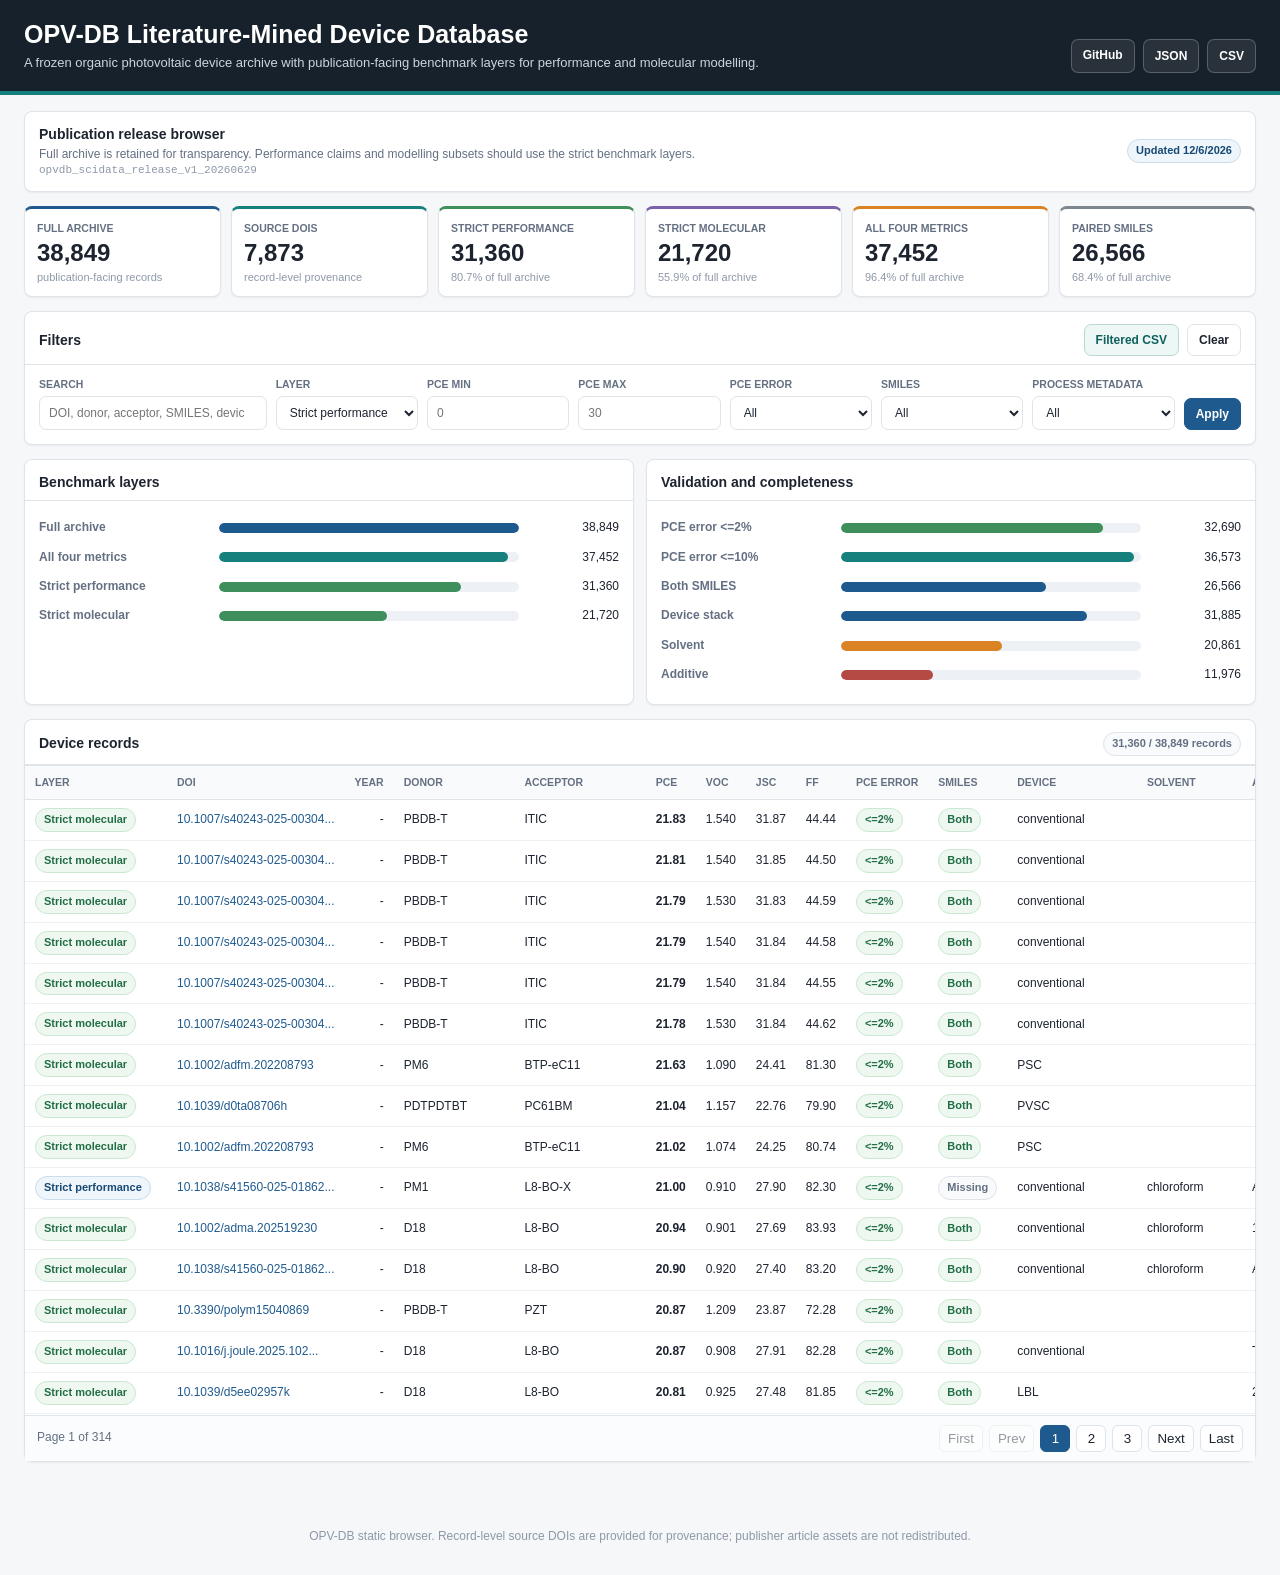
==== docs/index.html @ 2bfbba45 "Sync website data with Scientific Data release" ====
<!DOCTYPE html>
<html lang="en">
<head>
  <meta charset="UTF-8">
  <meta name="viewport" content="width=device-width, initial-scale=1.0">
  <title>OPV-DB Literature-Mined Device Database</title>
  <style>
    :root {
      --page: #f6f7f9;
      --panel: #ffffff;
      --panel-2: #f9fafb;
      --border: #dfe3ea;
      --text: #1d2430;
      --muted: #647082;
      --soft: #8d98a8;
      --blue: #1f5a8f;
      --teal: #16807c;
      --green: #3f8f5c;
      --amber: #d98324;
      --red: #b44a43;
      --purple: #7a61a8;
      --gray: #7e8790;
      --shadow: 0 1px 2px rgba(18, 27, 38, 0.06);
      --radius: 8px;
    }

    * { box-sizing: border-box; }
    body {
      margin: 0;
      background: var(--page);
      color: var(--text);
      font-family: -apple-system, BlinkMacSystemFont, "Segoe UI", Roboto, "Helvetica Neue", Arial, sans-serif;
      font-size: 14px;
      line-height: 1.45;
    }
    a { color: var(--blue); text-decoration: none; }
    a:hover { text-decoration: underline; }

    .site-header {
      background: #17212b;
      color: #fff;
      border-bottom: 4px solid var(--teal);
    }
    .header-inner {
      max-width: 1480px;
      margin: 0 auto;
      padding: 20px 24px 18px;
      display: grid;
      grid-template-columns: minmax(0, 1fr) auto;
      gap: 18px;
      align-items: end;
    }
    h1 {
      margin: 0 0 5px;
      font-size: 25px;
      line-height: 1.15;
      letter-spacing: 0;
      font-weight: 750;
    }
    .subtitle {
      margin: 0;
      color: #cbd5e1;
      max-width: 900px;
      font-size: 13px;
    }
    .header-actions {
      display: flex;
      gap: 8px;
      flex-wrap: wrap;
      justify-content: flex-end;
    }
    .btn {
      border: 1px solid var(--border);
      background: var(--panel);
      color: var(--text);
      border-radius: 7px;
      padding: 7px 11px;
      font-size: 12px;
      font-weight: 650;
      cursor: pointer;
      display: inline-flex;
      align-items: center;
      gap: 6px;
      min-height: 32px;
    }
    .btn:hover { background: #edf2f7; text-decoration: none; }
    .site-header .btn {
      border-color: rgba(255,255,255,0.22);
      background: rgba(255,255,255,0.08);
      color: #fff;
    }
    .site-header .btn:hover { background: rgba(255,255,255,0.16); }
    .btn-primary { background: var(--blue); border-color: var(--blue); color: #fff; }
    .btn-primary:hover { background: #174974; }
    .btn-secondary { background: #edf7f5; border-color: #b9d8d2; color: #0f615d; }
    .btn-secondary:hover { background: #dff0ed; }

    .wrap { max-width: 1480px; margin: 0 auto; padding: 16px 24px 34px; }

    .release-strip {
      background: var(--panel);
      border: 1px solid var(--border);
      border-radius: var(--radius);
      box-shadow: var(--shadow);
      padding: 12px 14px;
      display: grid;
      grid-template-columns: minmax(0, 1fr) auto;
      gap: 14px;
      align-items: center;
      margin-bottom: 14px;
    }
    .release-title { font-weight: 750; color: var(--text); margin-bottom: 2px; }
    .release-note { color: var(--muted); font-size: 12px; }
    .release-id {
      color: var(--soft);
      font-family: ui-monospace, SFMono-Regular, Menlo, Consolas, monospace;
      font-size: 11px;
      overflow-wrap: anywhere;
    }
    .pill {
      display: inline-flex;
      align-items: center;
      border: 1px solid var(--border);
      background: #f8fafc;
      border-radius: 999px;
      padding: 3px 8px;
      color: var(--muted);
      font-size: 11px;
      font-weight: 650;
      white-space: nowrap;
    }
    .pill.green { color: #216d45; background: #eef8f0; border-color: #cae8d1; }
    .pill.blue { color: #174974; background: #eef5fb; border-color: #cbddec; }
    .pill.amber { color: #8a4e10; background: #fff6e9; border-color: #f0d2a8; }
    .pill.red { color: #8f322e; background: #fff0ee; border-color: #edc7c3; }
    .pill.purple { color: #5e4b88; background: #f4f0fb; border-color: #ded4ef; }

    .stats-grid {
      display: grid;
      grid-template-columns: repeat(6, minmax(0, 1fr));
      gap: 10px;
      margin-bottom: 14px;
    }
    .stat {
      background: var(--panel);
      border: 1px solid var(--border);
      border-radius: var(--radius);
      box-shadow: var(--shadow);
      padding: 12px 12px 10px;
      min-width: 0;
      border-top: 3px solid var(--blue);
    }
    .stat.teal { border-top-color: var(--teal); }
    .stat.green { border-top-color: var(--green); }
    .stat.amber { border-top-color: var(--amber); }
    .stat.purple { border-top-color: var(--purple); }
    .stat.gray { border-top-color: var(--gray); }
    .stat .label {
      color: var(--muted);
      text-transform: uppercase;
      font-size: 10.5px;
      font-weight: 750;
      letter-spacing: 0;
      margin-bottom: 4px;
    }
    .stat .value {
      font-size: 24px;
      line-height: 1.1;
      font-weight: 760;
      font-variant-numeric: tabular-nums;
    }
    .stat .sub { color: var(--soft); font-size: 11px; margin-top: 3px; min-height: 14px; }

    .panel {
      background: var(--panel);
      border: 1px solid var(--border);
      border-radius: var(--radius);
      box-shadow: var(--shadow);
      margin-bottom: 14px;
    }
    .panel-header {
      padding: 12px 14px 8px;
      border-bottom: 1px solid var(--border);
      display: flex;
      align-items: center;
      justify-content: space-between;
      gap: 12px;
    }
    .panel-title { margin: 0; font-size: 14px; font-weight: 760; }
    .panel-body { padding: 12px 14px 14px; }

    .toolbar {
      display: grid;
      grid-template-columns: 1.6fr repeat(6, minmax(110px, 1fr)) auto;
      gap: 9px;
      align-items: end;
    }
    .field { display: flex; flex-direction: column; gap: 4px; }
    .field label {
      color: var(--muted);
      font-size: 10.5px;
      text-transform: uppercase;
      font-weight: 760;
      letter-spacing: 0;
    }
    input, select {
      width: 100%;
      border: 1px solid var(--border);
      border-radius: 7px;
      background: #fff;
      color: var(--text);
      min-height: 34px;
      padding: 7px 9px;
      font-size: 12px;
      outline: none;
    }
    input:focus, select:focus { border-color: var(--blue); box-shadow: 0 0 0 2px rgba(31, 90, 143, 0.12); }

    .summary-grid {
      display: grid;
      grid-template-columns: 1fr 1fr;
      gap: 12px;
    }
    .bar-row {
      display: grid;
      grid-template-columns: 170px minmax(120px, 1fr) 90px;
      gap: 10px;
      align-items: center;
      padding: 6px 0;
    }
    .bar-label { font-size: 12px; color: var(--muted); font-weight: 650; }
    .bar-track {
      height: 10px;
      border-radius: 999px;
      background: #edf1f5;
      overflow: hidden;
    }
    .bar-fill {
      height: 100%;
      border-radius: inherit;
      background: var(--blue);
      width: 0;
    }
    .bar-fill.teal { background: var(--teal); }
    .bar-fill.green { background: var(--green); }
    .bar-fill.amber { background: var(--amber); }
    .bar-fill.red { background: var(--red); }
    .bar-value {
      font-size: 12px;
      color: var(--text);
      text-align: right;
      font-variant-numeric: tabular-nums;
    }

    .table-wrap {
      overflow: auto;
      max-height: calc(100vh - 250px);
      border-top: 1px solid var(--border);
    }
    table {
      width: 100%;
      border-collapse: collapse;
      font-size: 12px;
      white-space: nowrap;
    }
    th {
      position: sticky;
      top: 0;
      z-index: 2;
      text-align: left;
      background: #f9fafb;
      color: var(--muted);
      border-bottom: 1px solid var(--border);
      padding: 9px 10px;
      font-size: 10.5px;
      text-transform: uppercase;
      font-weight: 780;
      cursor: pointer;
    }
    th:hover { color: var(--blue); }
    td {
      border-bottom: 1px solid #edf0f4;
      padding: 8px 10px;
      vertical-align: middle;
      max-width: 220px;
      overflow: hidden;
      text-overflow: ellipsis;
    }
    tr:hover td { background: #f7fafc; }
    td.num { text-align: right; font-variant-numeric: tabular-nums; }
    .layer-cell { min-width: 142px; }
    .doi-cell { max-width: 210px; }
    .status-line {
      display: flex;
      align-items: center;
      justify-content: space-between;
      gap: 12px;
      color: var(--muted);
      font-size: 12px;
      padding: 9px 12px;
      border-top: 1px solid var(--border);
      background: #fbfcfd;
    }
    .pagination { display: flex; gap: 6px; align-items: center; }
    .pagination button {
      min-width: 30px;
      border: 1px solid var(--border);
      background: #fff;
      color: var(--text);
      border-radius: 6px;
      padding: 5px 8px;
      cursor: pointer;
    }
    .pagination button:disabled { opacity: 0.45; cursor: default; }
    .pagination button.active { background: var(--blue); color: #fff; border-color: var(--blue); }

    .modal-overlay {
      display: none;
      position: fixed;
      inset: 0;
      z-index: 20;
      background: rgba(17, 24, 39, 0.48);
      align-items: center;
      justify-content: center;
      padding: 18px;
    }
    .modal-overlay.show { display: flex; }
    .modal {
      width: min(980px, 96vw);
      max-height: 88vh;
      overflow: auto;
      background: var(--panel);
      border-radius: var(--radius);
      box-shadow: 0 18px 46px rgba(17, 24, 39, 0.24);
      border: 1px solid var(--border);
    }
    .modal-header {
      position: sticky;
      top: 0;
      z-index: 3;
      background: var(--panel);
      border-bottom: 1px solid var(--border);
      padding: 13px 16px;
      display: flex;
      align-items: center;
      justify-content: space-between;
      gap: 12px;
    }
    .modal-title { margin: 0; font-size: 15px; font-weight: 760; }
    .modal-body { padding: 14px 16px 18px; }
    .detail-grid {
      display: grid;
      grid-template-columns: repeat(3, minmax(0, 1fr));
      gap: 10px;
    }
    .detail-card {
      border: 1px solid var(--border);
      border-radius: 7px;
      background: #fbfcfd;
      padding: 9px 10px;
      min-width: 0;
    }
    .detail-card.wide { grid-column: 1 / -1; }
    .detail-label {
      color: var(--muted);
      font-size: 10px;
      text-transform: uppercase;
      font-weight: 780;
      margin-bottom: 3px;
    }
    .detail-value {
      font-size: 12.5px;
      overflow-wrap: anywhere;
    }

    .loading {
      color: var(--muted);
      padding: 26px 0;
      text-align: center;
    }
    .error { color: var(--red); font-weight: 650; }
    .footer {
      color: var(--soft);
      font-size: 12px;
      text-align: center;
      padding: 18px 24px 30px;
    }

    @media (max-width: 1180px) {
      .stats-grid { grid-template-columns: repeat(3, minmax(0, 1fr)); }
      .toolbar { grid-template-columns: repeat(3, minmax(0, 1fr)); }
      .toolbar .field:first-child { grid-column: 1 / -1; }
      .summary-grid { grid-template-columns: 1fr; }
    }
    @media (max-width: 720px) {
      .header-inner, .release-strip { grid-template-columns: 1fr; }
      .header-actions { justify-content: flex-start; }
      .stats-grid { grid-template-columns: repeat(2, minmax(0, 1fr)); }
      .toolbar { grid-template-columns: 1fr 1fr; }
      .detail-grid { grid-template-columns: 1fr; }
      .bar-row { grid-template-columns: 130px minmax(70px, 1fr) 72px; }
    }
  </style>
</head>
<body>
  <header class="site-header">
    <div class="header-inner">
      <div>
        <h1>OPV-DB Literature-Mined Device Database</h1>
        <p class="subtitle">A frozen organic photovoltaic device archive with publication-facing benchmark layers for performance and molecular modelling.</p>
      </div>
      <div class="header-actions">
        <a class="btn" href="https://github.com/sunyrain/OPV2D" target="_blank" rel="noopener">GitHub</a>
        <button class="btn" id="downloadJsonBtn" type="button">JSON</button>
        <button class="btn" id="downloadCsvBtn" type="button">CSV</button>
      </div>
    </div>
  </header>

  <main class="wrap">
    <section class="release-strip">
      <div>
        <div class="release-title">Publication release browser</div>
        <div class="release-note">Full archive is retained for transparency. Performance claims and modelling subsets should use the strict benchmark layers.</div>
        <div class="release-id" id="releaseId">Loading release...</div>
      </div>
      <div><span class="pill blue" id="updatedPill">Static JSON</span></div>
    </section>

    <div class="loading" id="loadingPanel">Loading OPV-DB records...</div>
    <div id="app" style="display:none">
      <section class="stats-grid" id="statsGrid"></section>

      <section class="panel">
        <div class="panel-header">
          <h2 class="panel-title">Filters</h2>
          <div class="header-actions">
            <button class="btn btn-secondary" id="exportFilteredCsvBtn" type="button">Filtered CSV</button>
            <button class="btn" id="clearBtn" type="button">Clear</button>
          </div>
        </div>
        <div class="panel-body">
          <div class="toolbar">
            <div class="field">
              <label for="searchInput">Search</label>
              <input id="searchInput" type="search" placeholder="DOI, donor, acceptor, SMILES, device stack">
            </div>
            <div class="field">
              <label for="layerFilter">Layer</label>
              <select id="layerFilter">
                <option value="">All records</option>
                <option value="strict_performance_benchmark" selected>Strict performance</option>
                <option value="strict_molecular_benchmark">Strict molecular</option>
                <option value="full_archive_only">Full archive only</option>
              </select>
            </div>
            <div class="field">
              <label for="pceMin">PCE min</label>
              <input id="pceMin" type="number" min="0" step="0.1" placeholder="0">
            </div>
            <div class="field">
              <label for="pceMax">PCE max</label>
              <input id="pceMax" type="number" min="0" step="0.1" placeholder="30">
            </div>
            <div class="field">
              <label for="errorFilter">PCE error</label>
              <select id="errorFilter">
                <option value="">All</option>
                <option value="<=2%">&lt;=2%</option>
                <option value="2-5%">2-5%</option>
                <option value="5-10%">5-10%</option>
                <option value=">10%">&gt;10%</option>
                <option value="unchecked">Unchecked</option>
              </select>
            </div>
            <div class="field">
              <label for="smilesFilter">SMILES</label>
              <select id="smilesFilter">
                <option value="">All</option>
                <option value="both">Both donor and acceptor</option>
                <option value="missing">Missing one or both</option>
              </select>
            </div>
            <div class="field">
              <label for="processFilter">Process metadata</label>
              <select id="processFilter">
                <option value="">All</option>
                <option value="device_structure">Device stack</option>
                <option value="solvent">Solvent</option>
                <option value="additive">Additive</option>
                <option value="thickness">Thickness</option>
                <option value="annealing">Annealing</option>
              </select>
            </div>
            <button class="btn btn-primary" id="applyBtn" type="button">Apply</button>
          </div>
        </div>
      </section>

      <section class="summary-grid">
        <div class="panel">
          <div class="panel-header"><h2 class="panel-title">Benchmark layers</h2></div>
          <div class="panel-body" id="tierBars"></div>
        </div>
        <div class="panel">
          <div class="panel-header"><h2 class="panel-title">Validation and completeness</h2></div>
          <div class="panel-body" id="qualityBars"></div>
        </div>
      </section>

      <section class="panel">
        <div class="panel-header">
          <h2 class="panel-title">Device records</h2>
          <span class="pill" id="tableInfo">0 records</span>
        </div>
        <div class="table-wrap">
          <table>
            <thead>
              <tr>
                <th data-sort="primary_layer">Layer</th>
                <th data-sort="doi">DOI</th>
                <th data-sort="publish_year">Year</th>
                <th data-sort="donor">Donor</th>
                <th data-sort="acceptor">Acceptor</th>
                <th data-sort="pce">PCE</th>
                <th data-sort="voc">Voc</th>
                <th data-sort="jsc">Jsc</th>
                <th data-sort="ff">FF</th>
                <th data-sort="pce_relative_error_percent">PCE error</th>
                <th data-sort="has_both_smiles">SMILES</th>
                <th data-sort="device_type">Device</th>
                <th data-sort="solvent">Solvent</th>
                <th data-sort="additive">Additive</th>
              </tr>
            </thead>
            <tbody id="rows"></tbody>
          </table>
        </div>
        <div class="status-line">
          <span id="pageStatus">Page 1</span>
          <div class="pagination" id="pagination"></div>
        </div>
      </section>
    </div>
  </main>

  <div class="modal-overlay" id="detailModal">
    <div class="modal">
      <div class="modal-header">
        <h3 class="modal-title" id="detailTitle">Record detail</h3>
        <button class="btn" id="closeModalBtn" type="button">Close</button>
      </div>
      <div class="modal-body" id="detailBody"></div>
    </div>
  </div>

  <footer class="footer">
    OPV-DB static browser. Record-level source DOIs are provided for provenance; publisher article assets are not redistributed.
  </footer>

  <script>
    const PER_PAGE = 100;
    let allData = [];
    let filtered = [];
    let currentPage = 1;
    let sortKey = "pce";
    let sortAsc = false;

    const $ = (id) => document.getElementById(id);
    const esc = (value) => {
      const node = document.createElement("div");
      node.textContent = value ?? "";
      return node.innerHTML;
    };
    const isFilled = (value) => value !== null && value !== undefined && String(value).trim() !== "";
    const fmtInt = (value) => Number(value || 0).toLocaleString();
    const fmtNum = (value, digits = 2) => isFilled(value) && Number.isFinite(Number(value)) ? Number(value).toFixed(digits) : "-";
    const short = (value, n = 24) => {
      const text = String(value ?? "");
      return text.length > n ? text.slice(0, n - 1) + "..." : text;
    };
    const uniqueCount = (rows, key) => new Set(rows.map((r) => r[key]).filter(isFilled)).size;

    function layerLabel(record) {
      if (record.strict_molecular_benchmark) return '<span class="pill green">Strict molecular</span>';
      if (record.strict_performance_benchmark) return '<span class="pill blue">Strict performance</span>';
      return '<span class="pill">Full only</span>';
    }

    function errorPill(record) {
      const bucket = record.pce_error_bucket || "unchecked";
      if (bucket === "<=2%") return '<span class="pill green">&lt;=2%</span>';
      if (bucket === "2-5%") return '<span class="pill blue">2-5%</span>';
      if (bucket === "5-10%") return '<span class="pill amber">5-10%</span>';
      if (bucket === ">10%") return '<span class="pill red">&gt;10%</span>';
      return '<span class="pill">Unchecked</span>';
    }

    async function loadData() {
      try {
        const response = await fetch("opv_data.json?v=20260706_scidata_release_v1", { cache: "reload" });
        allData = await response.json();
        filtered = [...allData];
        $("loadingPanel").style.display = "none";
        $("app").style.display = "";
        const first = allData[0] || {};
        $("releaseId").textContent = first.release_id || "OPV-DB frozen release";
        const lastModified = response.headers.get("Last-Modified");
        $("updatedPill").textContent = lastModified ? "Updated " + new Date(lastModified).toLocaleDateString() : "Static JSON";
        renderStats();
        renderSummaryBars();
        applyFilters();
      } catch (err) {
        $("loadingPanel").innerHTML = '<span class="error">Failed to load opv_data.json: ' + esc(err.message) + '</span>';
      }
    }

    function renderStats() {
      const total = allData.length;
      const doiCount = uniqueCount(allData, "doi_norm");
      const strictPerformance = allData.filter((r) => r.strict_performance_benchmark).length;
      const strictMolecular = allData.filter((r) => r.strict_molecular_benchmark).length;
      const allFour = allData.filter((r) => r.has_all_four_metrics).length;
      const bothSmiles = allData.filter((r) => r.has_both_smiles).length;
      const stats = [
        ["Full archive", total, "publication-facing records", "blue"],
        ["Source DOIs", doiCount, "record-level provenance", "teal"],
        ["Strict performance", strictPerformance, pctText(strictPerformance, total), "green"],
        ["Strict molecular", strictMolecular, pctText(strictMolecular, total), "purple"],
        ["All four metrics", allFour, pctText(allFour, total), "amber"],
        ["Paired SMILES", bothSmiles, pctText(bothSmiles, total), "gray"],
      ];
      $("statsGrid").innerHTML = stats.map(([label, value, sub, cls]) => (
        '<div class="stat ' + cls + '"><div class="label">' + esc(label) + '</div><div class="value">' +
        fmtInt(value) + '</div><div class="sub">' + esc(sub) + '</div></div>'
      )).join("");
    }

    function pctText(value, total) {
      return total ? (value / total * 100).toFixed(1) + "% of full archive" : "";
    }

    function barRow(label, value, total, colorClass = "") {
      const pct = total ? Math.max(0, Math.min(100, value / total * 100)) : 0;
      return '<div class="bar-row"><div class="bar-label">' + esc(label) + '</div><div class="bar-track"><div class="bar-fill ' +
        colorClass + '" style="width:' + pct.toFixed(2) + '%"></div></div><div class="bar-value">' +
        fmtInt(value) + '</div></div>';
    }

    function renderSummaryBars() {
      const total = allData.length;
      const checked = allData.filter((r) => r.has_all_four_metrics).length;
      const tiers = [
        ["Full archive", total, "blue"],
        ["All four metrics", checked, "teal"],
        ["Strict performance", allData.filter((r) => r.strict_performance_benchmark).length, "green"],
        ["Strict molecular", allData.filter((r) => r.strict_molecular_benchmark).length, "green"],
      ];
      $("tierBars").innerHTML = tiers.map(([label, value, color]) => barRow(label, value, total, color)).join("");

      const pce2 = allData.filter((r) => r.pce_error_bucket === "<=2%").length;
      const pce10 = allData.filter((r) => ["<=2%", "2-5%", "5-10%"].includes(r.pce_error_bucket)).length;
      const quality = [
        ["PCE error <=2%", pce2, checked, "green"],
        ["PCE error <=10%", pce10, checked, "teal"],
        ["Both SMILES", allData.filter((r) => r.has_both_smiles).length, total, "purple"],
        ["Device stack", allData.filter((r) => isFilled(r.device_structure)).length, total, "blue"],
        ["Solvent", allData.filter((r) => isFilled(r.solvent)).length, total, "amber"],
        ["Additive", allData.filter((r) => isFilled(r.additive)).length, total, "red"],
      ];
      $("qualityBars").innerHTML = quality.map(([label, value, denominator, color]) => barRow(label, value, denominator, color)).join("");
    }

    function applyFilters() {
      const search = $("searchInput").value.trim().toLowerCase();
      const layer = $("layerFilter").value;
      const pceMin = Number.parseFloat($("pceMin").value);
      const pceMax = Number.parseFloat($("pceMax").value);
      const error = $("errorFilter").value;
      const smiles = $("smilesFilter").value;
      const process = $("processFilter").value;

      filtered = allData.filter((r) => {
        if (search) {
          const haystack = [r.doi, r.donor, r.acceptor, r.donor_canonical, r.acceptor_canonical, r.donor_smiles, r.acceptor_smiles, r.device_structure, r.solvent, r.additive].join(" ").toLowerCase();
          if (!haystack.includes(search)) return false;
        }
        if (layer === "strict_performance_benchmark" && !r.strict_performance_benchmark) return false;
        if (layer === "strict_molecular_benchmark" && !r.strict_molecular_benchmark) return false;
        if (layer === "full_archive_only" && r.strict_performance_benchmark) return false;
        if (Number.isFinite(pceMin) && (!Number.isFinite(Number(r.pce)) || Number(r.pce) < pceMin)) return false;
        if (Number.isFinite(pceMax) && (!Number.isFinite(Number(r.pce)) || Number(r.pce) > pceMax)) return false;
        if (error && r.pce_error_bucket !== error) return false;
        if (smiles === "both" && !r.has_both_smiles) return false;
        if (smiles === "missing" && r.has_both_smiles) return false;
        if (process === "device_structure" && !isFilled(r.device_structure)) return false;
        if (process === "solvent" && !isFilled(r.solvent)) return false;
        if (process === "additive" && !isFilled(r.additive)) return false;
        if (process === "thickness" && !isFilled(r.active_layer_thickness)) return false;
        if (process === "annealing" && !isFilled(r.annealing_temp)) return false;
        return true;
      });
      currentPage = 1;
      sortRows();
      renderTable();
    }

    function clearFilters() {
      ["searchInput", "layerFilter", "pceMin", "pceMax", "errorFilter", "smilesFilter", "processFilter"].forEach((id) => { $(id).value = ""; });
      applyFilters();
    }

    function sortRows() {
      filtered.sort((a, b) => {
        let va = a[sortKey];
        let vb = b[sortKey];
        const na = Number(va);
        const nb = Number(vb);
        if (Number.isFinite(na) || Number.isFinite(nb)) {
          va = Number.isFinite(na) ? na : (sortAsc ? Infinity : -Infinity);
          vb = Number.isFinite(nb) ? nb : (sortAsc ? Infinity : -Infinity);
        } else {
          va = String(va ?? "").toLowerCase();
          vb = String(vb ?? "").toLowerCase();
        }
        if (va < vb) return sortAsc ? -1 : 1;
        if (va > vb) return sortAsc ? 1 : -1;
        return 0;
      });
    }

    function renderTable() {
      const pages = Math.max(1, Math.ceil(filtered.length / PER_PAGE));
      currentPage = Math.max(1, Math.min(currentPage, pages));
      const start = (currentPage - 1) * PER_PAGE;
      const pageRows = filtered.slice(start, start + PER_PAGE);
      $("tableInfo").textContent = fmtInt(filtered.length) + " / " + fmtInt(allData.length) + " records";
      $("pageStatus").textContent = "Page " + currentPage + " of " + pages;
      $("rows").innerHTML = pageRows.map((r, i) => {
        const idx = start + i;
        const doi = r.doi ? '<a href="https://doi.org/' + esc(r.doi) + '" target="_blank" rel="noopener" onclick="event.stopPropagation()">' + esc(short(r.doi, 25)) + '</a>' : "-";
        return '<tr data-index="' + idx + '">' +
          '<td class="layer-cell">' + layerLabel(r) + '</td>' +
          '<td class="doi-cell">' + doi + '</td>' +
          '<td class="num">' + esc(r.publish_year ?? "-") + '</td>' +
          '<td title="' + esc(r.donor || "") + '">' + esc(short(r.donor, 18)) + '</td>' +
          '<td title="' + esc(r.acceptor || "") + '">' + esc(short(r.acceptor, 18)) + '</td>' +
          '<td class="num"><strong>' + fmtNum(r.pce) + '</strong></td>' +
          '<td class="num">' + fmtNum(r.voc, 3) + '</td>' +
          '<td class="num">' + fmtNum(r.jsc) + '</td>' +
          '<td class="num">' + fmtNum(r.ff) + '</td>' +
          '<td>' + errorPill(r) + '</td>' +
          '<td>' + (r.has_both_smiles ? '<span class="pill green">Both</span>' : '<span class="pill">Missing</span>') + '</td>' +
          '<td title="' + esc(r.device_structure || r.device_type || "") + '">' + esc(short(r.device_type || r.device_structure, 16)) + '</td>' +
          '<td title="' + esc(r.solvent || "") + '">' + esc(short(r.solvent, 14)) + '</td>' +
          '<td title="' + esc(r.additive || "") + '">' + esc(short(r.additive, 14)) + '</td>' +
        '</tr>';
      }).join("");
      Array.from(document.querySelectorAll("#rows tr")).forEach((row) => {
        row.addEventListener("click", () => showDetail(Number(row.dataset.index)));
      });
      renderPagination(pages);
    }

    function renderPagination(pages) {
      const items = [];
      items.push('<button type="button" ' + (currentPage === 1 ? "disabled" : "") + ' data-page="1">First</button>');
      items.push('<button type="button" ' + (currentPage === 1 ? "disabled" : "") + ' data-page="' + (currentPage - 1) + '">Prev</button>');
      const from = Math.max(1, currentPage - 2);
      const to = Math.min(pages, currentPage + 2);
      for (let page = from; page <= to; page++) {
        items.push('<button type="button" class="' + (page === currentPage ? "active" : "") + '" data-page="' + page + '">' + page + '</button>');
      }
      items.push('<button type="button" ' + (currentPage === pages ? "disabled" : "") + ' data-page="' + (currentPage + 1) + '">Next</button>');
      items.push('<button type="button" ' + (currentPage === pages ? "disabled" : "") + ' data-page="' + pages + '">Last</button>');
      $("pagination").innerHTML = items.join("");
      Array.from($("pagination").querySelectorAll("button")).forEach((button) => {
        button.addEventListener("click", () => {
          const page = Number(button.dataset.page);
          if (Number.isFinite(page)) {
            currentPage = page;
            renderTable();
          }
        });
      });
    }

    function showDetail(index) {
      const r = filtered[index];
      if (!r) return;
      $("detailTitle").textContent = (r.donor || "Unknown donor") + " / " + (r.acceptor || "Unknown acceptor");
      const fields = [
        ["Layer", layerLabel(r)],
        ["DOI", r.doi ? '<a href="https://doi.org/' + esc(r.doi) + '" target="_blank" rel="noopener">' + esc(r.doi) + '</a>' : "-"],
        ["Publisher metadata", (r.metadata_join_status || "-") + (r.publisher_group ? " / " + r.publisher_group : "")],
        ["Donor", r.donor],
        ["Acceptor", r.acceptor],
        ["Canonical names", [r.donor_canonical, r.acceptor_canonical].filter(isFilled).join(" / ")],
        ["PCE / Voc / Jsc / FF", [fmtNum(r.pce), fmtNum(r.voc, 3), fmtNum(r.jsc), fmtNum(r.ff)].join(" / ")],
        ["PCE recomputed", fmtNum(r.pce_recomputed)],
        ["PCE relative error", isFilled(r.pce_relative_error_percent) ? fmtNum(r.pce_relative_error_percent, 3) + "%" : "-"],
        ["PCE avg / best", [fmtNum(r.pce_avg), fmtNum(r.pce_best)].join(" / ")],
        ["Device structure", r.device_structure],
        ["ETL / HTL", [r.etl, r.htl].filter(isFilled).join(" / ")],
        ["Solvent", r.solvent],
        ["Additive", [r.additive, r.additive_ratio].filter(isFilled).join(" / ")],
        ["D:A ratio", r.d_a_ratio],
        ["Thickness / annealing", [fmtNum(r.active_layer_thickness), fmtNum(r.annealing_temp)].join(" / ")],
        ["HOMO/LUMO donor", [fmtNum(r.homo_d), fmtNum(r.lumo_d)].join(" / ")],
        ["HOMO/LUMO acceptor", [fmtNum(r.homo_a), fmtNum(r.lumo_a)].join(" / ")],
        ["Donor SMILES", r.donor_smiles],
        ["Acceptor SMILES", r.acceptor_smiles],
      ];
      $("detailBody").innerHTML = '<div class="detail-grid">' + fields.map(([label, value]) => {
        const wide = String(value || "").length > 90 || label.includes("SMILES") || label === "Source table";
        const raw = label === "Layer" || label === "DOI";
        return '<div class="detail-card ' + (wide ? "wide" : "") + '"><div class="detail-label">' + esc(label) + '</div><div class="detail-value">' + (raw ? (value || "-") : esc(value || "-")) + '</div></div>';
      }).join("") + '</div>';
      $("detailModal").classList.add("show");
    }

    function closeDetail() { $("detailModal").classList.remove("show"); }

    const CSV_COLUMNS = [
      "id", "doi", "doi_norm", "publish_year", "publisher_group", "primary_layer",
      "strict_performance_benchmark", "strict_molecular_benchmark",
      "donor", "acceptor", "donor_canonical", "acceptor_canonical",
      "donor_smiles", "acceptor_smiles", "voc", "jsc", "ff", "pce",
      "pce_recomputed", "pce_relative_error_percent", "pce_avg", "pce_best",
      "d_a_ratio", "additive", "additive_ratio", "device_structure", "device_type",
      "etl", "htl", "active_layer_thickness", "solvent", "annealing_temp",
      "homo_d", "lumo_d", "homo_a", "lumo_a"
    ];

    function csvEscape(value) {
      let text = value === null || value === undefined ? "" : String(value);
      if (/[",\n\r]/.test(text)) text = '"' + text.replace(/"/g, '""') + '"';
      return text;
    }
    function buildCsv(rows) {
      return CSV_COLUMNS.join(",") + "\n" + rows.map((row) => CSV_COLUMNS.map((col) => csvEscape(row[col])).join(",")).join("\n");
    }
    function downloadBlob(content, filename, type) {
      const blob = new Blob([content], { type });
      const url = URL.createObjectURL(blob);
      const a = document.createElement("a");
      a.href = url;
      a.download = filename;
      a.click();
      URL.revokeObjectURL(url);
    }

    $("applyBtn").addEventListener("click", applyFilters);
    $("clearBtn").addEventListener("click", clearFilters);
    $("exportFilteredCsvBtn").addEventListener("click", () => downloadBlob("\ufeff" + buildCsv(filtered), "OPV-DB_filtered.csv", "text/csv;charset=utf-8"));
    $("downloadCsvBtn").addEventListener("click", () => downloadBlob("\ufeff" + buildCsv(allData), "OPV-DB_full_archive.csv", "text/csv;charset=utf-8"));
    $("downloadJsonBtn").addEventListener("click", () => downloadBlob(JSON.stringify(allData), "OPV-DB_full_archive.json", "application/json"));
    $("closeModalBtn").addEventListener("click", closeDetail);
    $("detailModal").addEventListener("click", (event) => { if (event.target.id === "detailModal") closeDetail(); });
    document.addEventListener("keydown", (event) => { if (event.key === "Escape") closeDetail(); });
    ["searchInput", "layerFilter", "pceMin", "pceMax", "errorFilter", "smilesFilter", "processFilter"].forEach((id) => {
      $(id).addEventListener("keydown", (event) => { if (event.key === "Enter") applyFilters(); });
      if (id !== "searchInput") $(id).addEventListener("change", applyFilters);
    });
    Array.from(document.querySelectorAll("th[data-sort]")).forEach((th) => {
      th.addEventListener("click", () => {
        const key = th.dataset.sort;
        if (sortKey === key) sortAsc = !sortAsc;
        else {
          sortKey = key;
          sortAsc = !["pce", "voc", "jsc", "ff", "pce_relative_error_percent", "publish_year", "has_both_smiles"].includes(key);
        }
        sortRows();
        renderTable();
      });
    });

    loadData();
  </script>
</body>
</html>
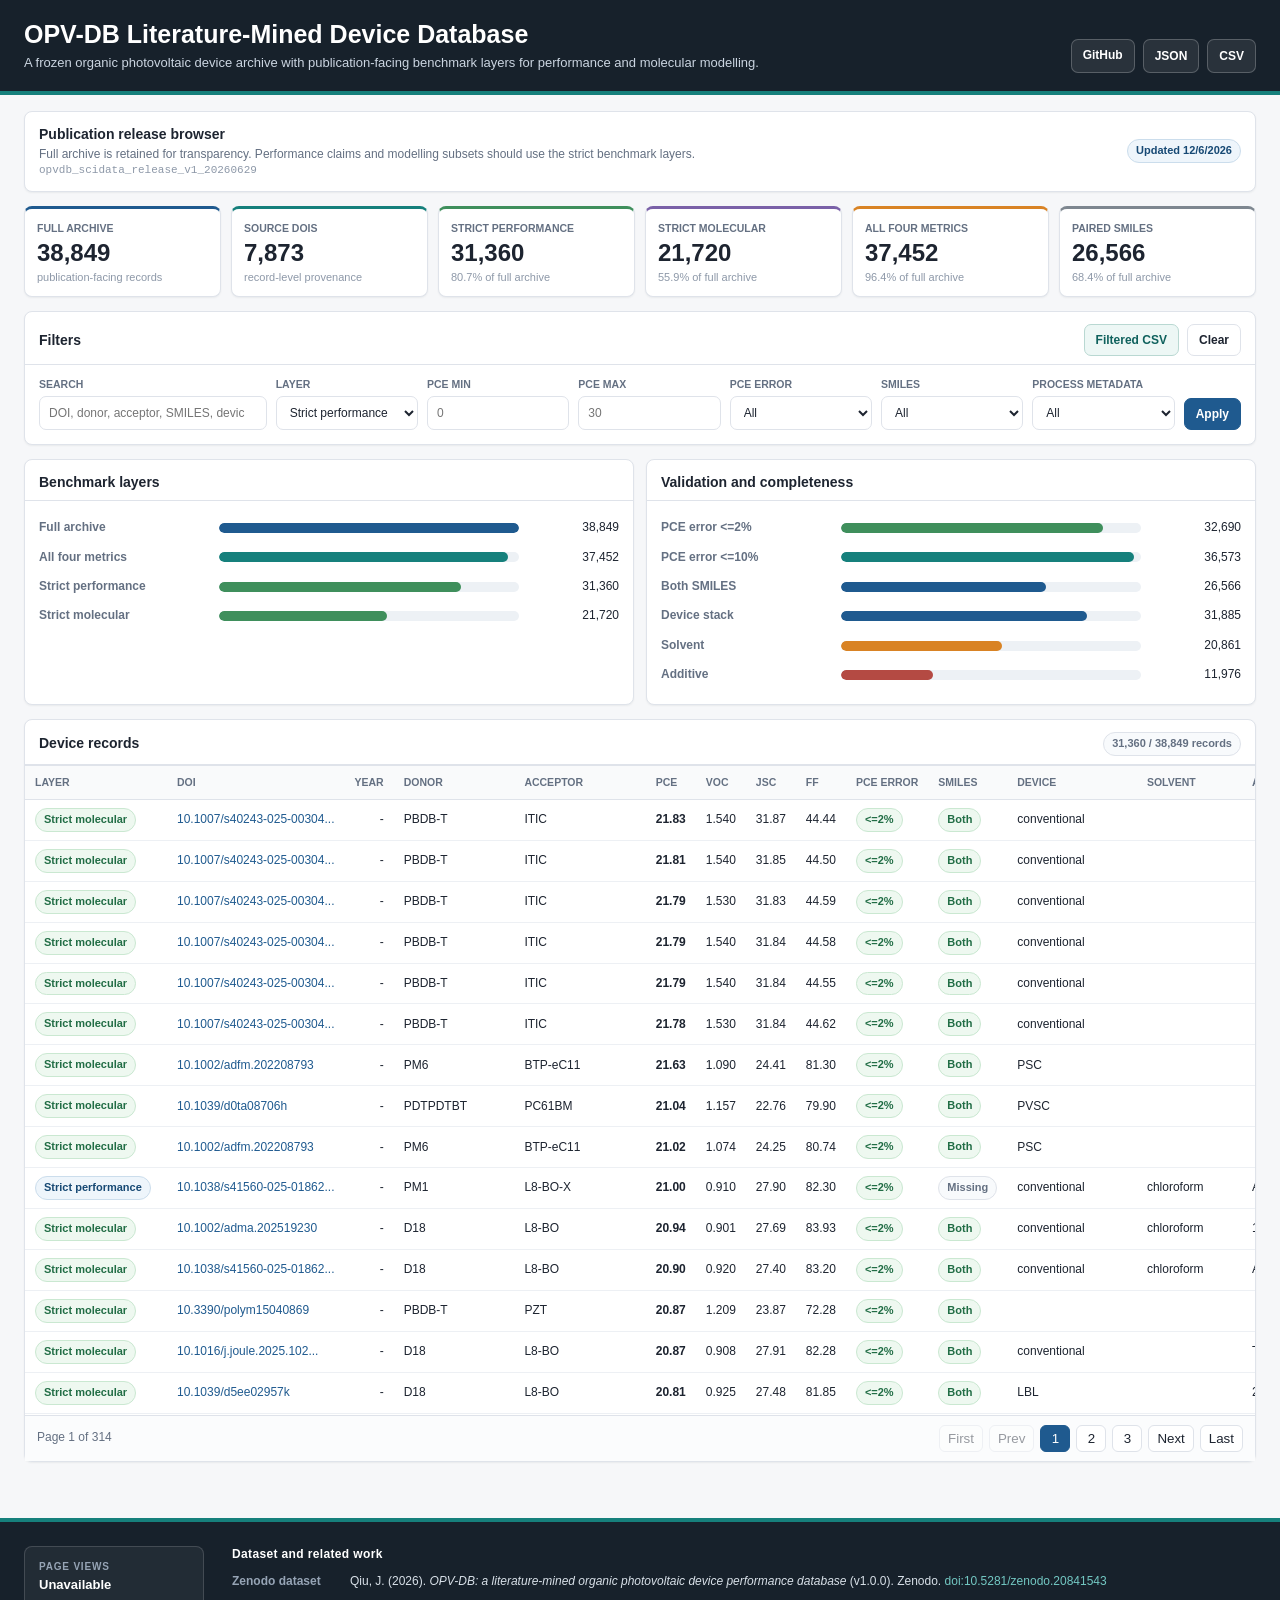
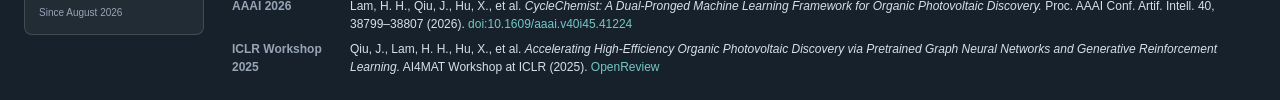
==== commit d0a2b173: "Add footer metrics and citations" ====
--- a/docs/index.html
+++ b/docs/index.html
@@ -380,11 +380,61 @@
     }
     .error { color: var(--red); font-weight: 650; }
     .footer {
-      color: var(--soft);
+      margin-top: 8px;
+      background: #17212b;
+      color: #cbd5e1;
+      border-top: 4px solid var(--teal);
       font-size: 12px;
-      text-align: center;
-      padding: 18px 24px 30px;
-    }
+    }
+    .footer-inner {
+      max-width: 1480px;
+      margin: 0 auto;
+      padding: 24px;
+      display: grid;
+      grid-template-columns: 180px minmax(0, 1fr);
+      gap: 28px;
+      align-items: start;
+    }
+    .footer-stat {
+      border: 1px solid rgba(255,255,255,0.15);
+      border-radius: 8px;
+      background: rgba(255,255,255,0.05);
+      padding: 13px 14px;
+    }
+    .footer-label {
+      color: #96a4b5;
+      font-size: 10px;
+      font-weight: 760;
+      letter-spacing: 0.08em;
+      text-transform: uppercase;
+    }
+    .footer-count {
+      min-height: 30px;
+      margin-top: 2px;
+      color: #fff;
+      font-size: 22px;
+      font-variant-numeric: tabular-nums;
+      font-weight: 760;
+    }
+    .footer-count-note { color: #96a4b5; font-size: 10px; }
+    .footer-citations { display: grid; gap: 8px; }
+    .footer-heading {
+      margin: 0 0 2px;
+      color: #fff;
+      font-size: 12px;
+      font-weight: 760;
+      letter-spacing: 0.03em;
+    }
+    .citation-item {
+      display: grid;
+      grid-template-columns: 108px minmax(0, 1fr);
+      gap: 10px;
+      align-items: baseline;
+      line-height: 1.45;
+    }
+    .citation-label { color: #96a4b5; font-weight: 700; }
+    .citation-text { color: #d8e0e8; }
+    .citation-text a { color: #73c8c3; }
 
     @media (max-width: 1180px) {
       .stats-grid { grid-template-columns: repeat(3, minmax(0, 1fr)); }
@@ -399,6 +449,8 @@
       .toolbar { grid-template-columns: 1fr 1fr; }
       .detail-grid { grid-template-columns: 1fr; }
       .bar-row { grid-template-columns: 130px minmax(70px, 1fr) 72px; }
+      .footer-inner { grid-template-columns: 1fr; gap: 18px; }
+      .citation-item { grid-template-columns: 1fr; gap: 2px; }
     }
   </style>
 </head>
@@ -555,7 +607,28 @@
   </div>
 
   <footer class="footer">
-    OPV-DB static browser. Record-level source DOIs are provided for provenance; publisher article assets are not redistributed.
+    <div class="footer-inner">
+      <div class="footer-stat">
+        <div class="footer-label">Page views</div>
+        <div class="footer-count" id="pageViewCount" aria-live="polite">&mdash;</div>
+        <div class="footer-count-note">Since August 2026</div>
+      </div>
+      <div class="footer-citations">
+        <h2 class="footer-heading">Dataset and related work</h2>
+        <div class="citation-item">
+          <div class="citation-label">Zenodo dataset</div>
+          <div class="citation-text">Qiu, J. (2026). <em>OPV-DB: a literature-mined organic photovoltaic device performance database</em> (v1.0.0). Zenodo. <a href="https://doi.org/10.5281/zenodo.20841543" target="_blank" rel="noopener">doi:10.5281/zenodo.20841543</a></div>
+        </div>
+        <div class="citation-item">
+          <div class="citation-label">AAAI 2026</div>
+          <div class="citation-text">Lam, H. H., Qiu, J., Hu, X., et al. <em>CycleChemist: A Dual-Pronged Machine Learning Framework for Organic Photovoltaic Discovery.</em> Proc. AAAI Conf. Artif. Intell. 40, 38799&ndash;38807 (2026). <a href="https://doi.org/10.1609/aaai.v40i45.41224" target="_blank" rel="noopener">doi:10.1609/aaai.v40i45.41224</a></div>
+        </div>
+        <div class="citation-item">
+          <div class="citation-label">ICLR Workshop 2025</div>
+          <div class="citation-text">Qiu, J., Lam, H. H., Hu, X., et al. <em>Accelerating High-Efficiency Organic Photovoltaic Discovery via Pretrained Graph Neural Networks and Generative Reinforcement Learning.</em> AI4MAT Workshop at ICLR (2025). <a href="https://openreview.net/forum?id=hvsO7Ws4GC" target="_blank" rel="noopener">OpenReview</a></div>
+        </div>
+      </div>
+    </div>
   </footer>
 
   <script>
@@ -638,6 +711,34 @@
 
     function pctText(value, total) {
       return total ? (value / total * 100).toFixed(1) + "% of full archive" : "";
+    }
+
+    async function loadPageViews() {
+      const counter = $("pageViewCount");
+      const liveSite = window.location.hostname === "sunyrain.github.io";
+      const endpoint = "https://counterapi.com/api/sunyrain.github.io/view/opv2d-home" +
+        (liveSite ? "" : "?readOnly=true");
+      const controller = new AbortController();
+      const timeout = window.setTimeout(() => controller.abort(), 8000);
+
+      try {
+        const response = await fetch(endpoint, {
+          cache: "no-store",
+          credentials: "omit",
+          referrerPolicy: "no-referrer",
+          signal: controller.signal,
+        });
+        if (!response.ok) throw new Error("Counter request failed");
+        const payload = await response.json();
+        const value = Number(payload.value);
+        if (!Number.isFinite(value)) throw new Error("Invalid counter response");
+        counter.textContent = value.toLocaleString();
+      } catch (err) {
+        counter.textContent = "Unavailable";
+        counter.style.fontSize = "13px";
+      } finally {
+        window.clearTimeout(timeout);
+      }
     }
 
     function barRow(label, value, total, colorClass = "") {
@@ -876,6 +977,7 @@
     });
 
     loadData();
+    loadPageViews();
   </script>
 </body>
 </html>
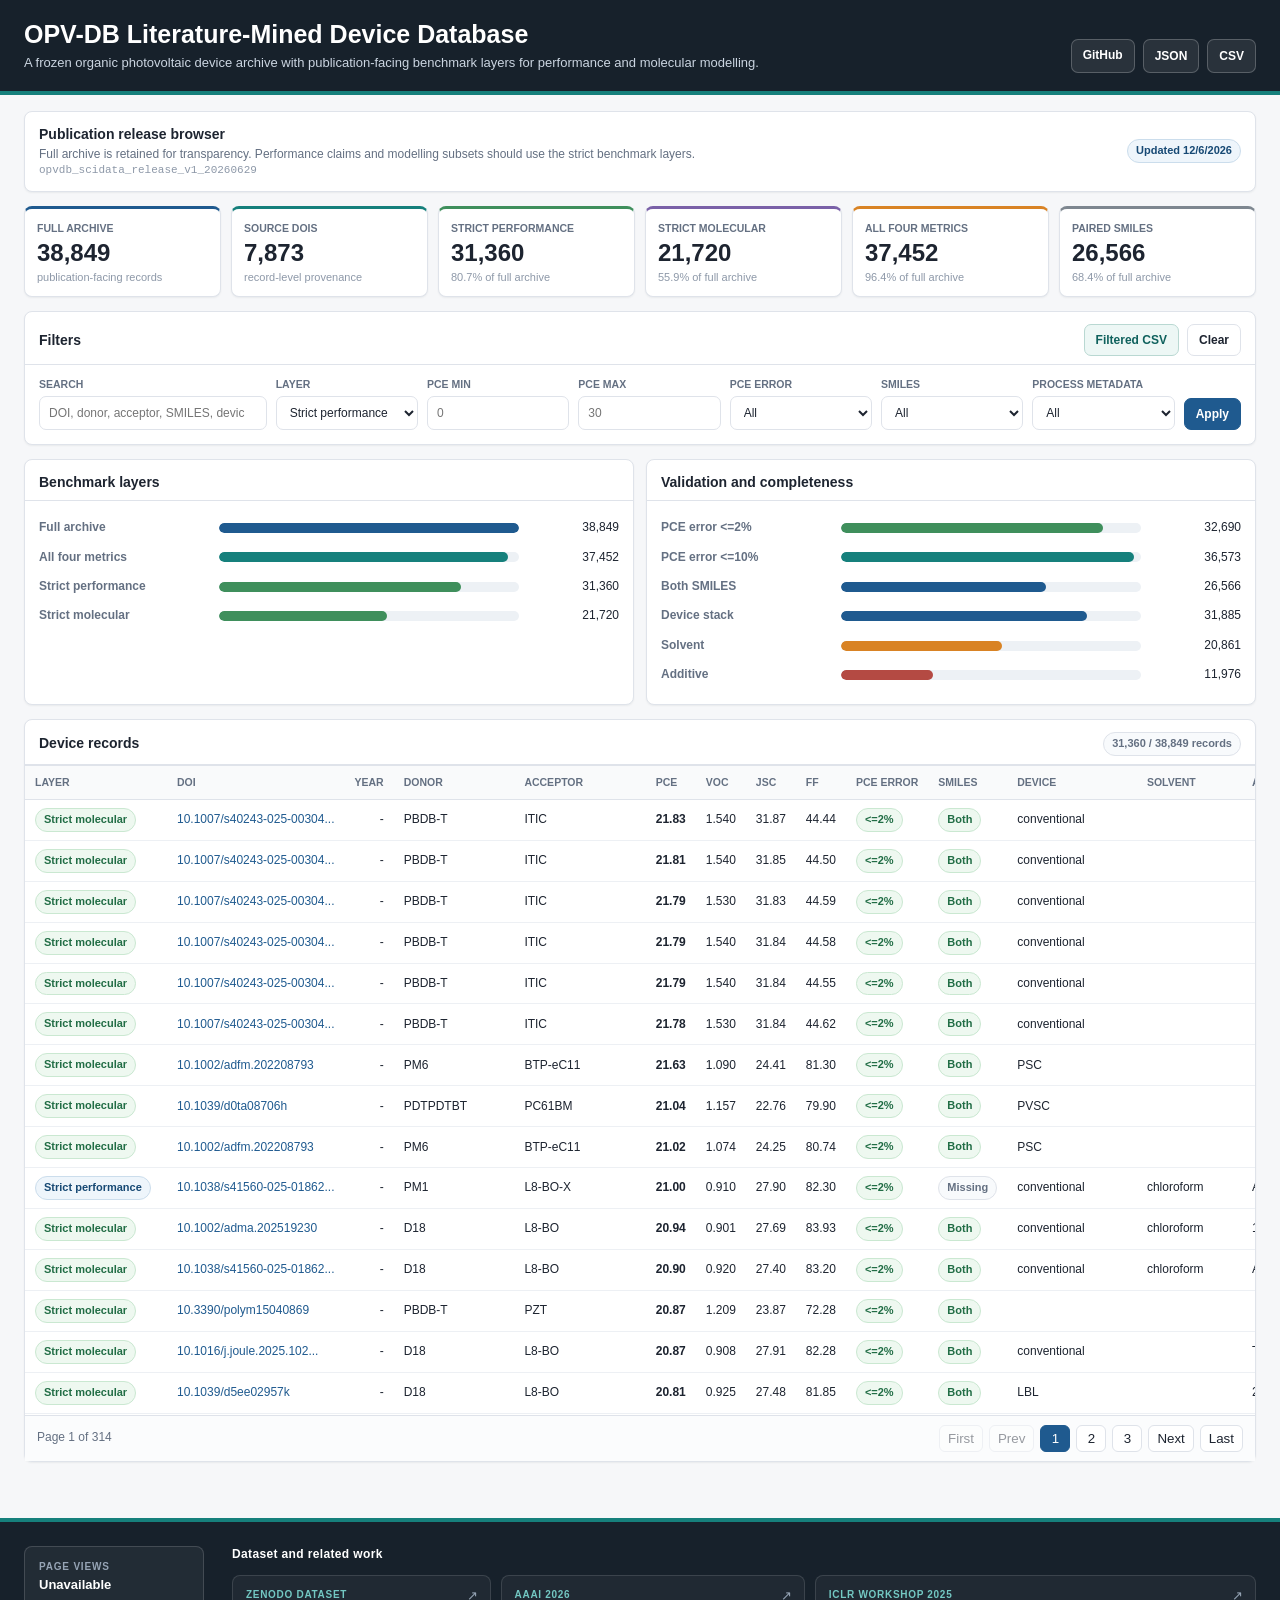
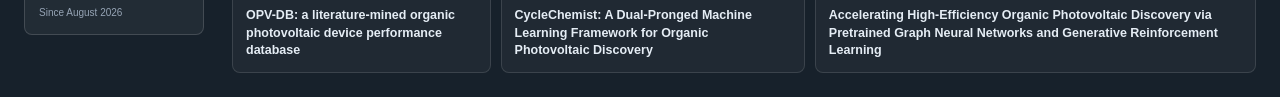
==== commit abd0f9b6: "Refine footer citation layout" ====
--- a/docs/index.html
+++ b/docs/index.html
@@ -417,7 +417,7 @@
       font-weight: 760;
     }
     .footer-count-note { color: #96a4b5; font-size: 10px; }
-    .footer-citations { display: grid; gap: 8px; }
+    .footer-citations { display: grid; gap: 10px; }
     .footer-heading {
       margin: 0 0 2px;
       color: #fff;
@@ -425,22 +425,56 @@
       font-weight: 760;
       letter-spacing: 0.03em;
     }
+    .citation-list {
+      display: grid;
+      grid-template-columns: minmax(0, 0.85fr) minmax(0, 1fr) minmax(0, 1.45fr);
+      gap: 10px;
+    }
     .citation-item {
-      display: grid;
-      grid-template-columns: 108px minmax(0, 1fr);
-      gap: 10px;
-      align-items: baseline;
-      line-height: 1.45;
-    }
-    .citation-label { color: #96a4b5; font-weight: 700; }
-    .citation-text { color: #d8e0e8; }
-    .citation-text a { color: #73c8c3; }
+      position: relative;
+      min-width: 0;
+      padding: 12px 34px 12px 13px;
+      display: flex;
+      flex-direction: column;
+      gap: 5px;
+      background: rgba(255,255,255,0.04);
+      border: 1px solid rgba(255,255,255,0.12);
+      border-radius: 8px;
+      text-decoration: none;
+      transition: background 0.15s ease, border-color 0.15s ease;
+    }
+    .citation-item:hover {
+      background: rgba(255,255,255,0.08);
+      border-color: rgba(115,200,195,0.48);
+      text-decoration: none;
+    }
+    .citation-label {
+      color: #73c8c3;
+      font-size: 10px;
+      font-weight: 760;
+      letter-spacing: 0.07em;
+      text-transform: uppercase;
+    }
+    .citation-title {
+      color: #e5edf5;
+      font-size: 12.5px;
+      font-weight: 650;
+      line-height: 1.4;
+    }
+    .citation-arrow {
+      position: absolute;
+      top: 11px;
+      right: 12px;
+      color: #96a4b5;
+      font-size: 13px;
+    }
 
     @media (max-width: 1180px) {
       .stats-grid { grid-template-columns: repeat(3, minmax(0, 1fr)); }
       .toolbar { grid-template-columns: repeat(3, minmax(0, 1fr)); }
       .toolbar .field:first-child { grid-column: 1 / -1; }
       .summary-grid { grid-template-columns: 1fr; }
+      .citation-list { grid-template-columns: repeat(3, minmax(0, 1fr)); }
     }
     @media (max-width: 720px) {
       .header-inner, .release-strip { grid-template-columns: 1fr; }
@@ -450,7 +484,7 @@
       .detail-grid { grid-template-columns: 1fr; }
       .bar-row { grid-template-columns: 130px minmax(70px, 1fr) 72px; }
       .footer-inner { grid-template-columns: 1fr; gap: 18px; }
-      .citation-item { grid-template-columns: 1fr; gap: 2px; }
+      .citation-list { grid-template-columns: 1fr; }
     }
   </style>
 </head>
@@ -615,17 +649,22 @@
       </div>
       <div class="footer-citations">
         <h2 class="footer-heading">Dataset and related work</h2>
-        <div class="citation-item">
-          <div class="citation-label">Zenodo dataset</div>
-          <div class="citation-text">Qiu, J. (2026). <em>OPV-DB: a literature-mined organic photovoltaic device performance database</em> (v1.0.0). Zenodo. <a href="https://doi.org/10.5281/zenodo.20841543" target="_blank" rel="noopener">doi:10.5281/zenodo.20841543</a></div>
-        </div>
-        <div class="citation-item">
-          <div class="citation-label">AAAI 2026</div>
-          <div class="citation-text">Lam, H. H., Qiu, J., Hu, X., et al. <em>CycleChemist: A Dual-Pronged Machine Learning Framework for Organic Photovoltaic Discovery.</em> Proc. AAAI Conf. Artif. Intell. 40, 38799&ndash;38807 (2026). <a href="https://doi.org/10.1609/aaai.v40i45.41224" target="_blank" rel="noopener">doi:10.1609/aaai.v40i45.41224</a></div>
-        </div>
-        <div class="citation-item">
-          <div class="citation-label">ICLR Workshop 2025</div>
-          <div class="citation-text">Qiu, J., Lam, H. H., Hu, X., et al. <em>Accelerating High-Efficiency Organic Photovoltaic Discovery via Pretrained Graph Neural Networks and Generative Reinforcement Learning.</em> AI4MAT Workshop at ICLR (2025). <a href="https://openreview.net/forum?id=hvsO7Ws4GC" target="_blank" rel="noopener">OpenReview</a></div>
+        <div class="citation-list">
+          <a class="citation-item" href="https://doi.org/10.5281/zenodo.20841543" target="_blank" rel="noopener">
+            <span class="citation-label">Zenodo dataset</span>
+            <span class="citation-title">OPV-DB: a literature-mined organic photovoltaic device performance database</span>
+            <span class="citation-arrow" aria-hidden="true">&#8599;</span>
+          </a>
+          <a class="citation-item" href="https://doi.org/10.1609/aaai.v40i45.41224" target="_blank" rel="noopener">
+            <span class="citation-label">AAAI 2026</span>
+            <span class="citation-title">CycleChemist: A Dual-Pronged Machine Learning Framework for Organic Photovoltaic Discovery</span>
+            <span class="citation-arrow" aria-hidden="true">&#8599;</span>
+          </a>
+          <a class="citation-item" href="https://openreview.net/forum?id=hvsO7Ws4GC" target="_blank" rel="noopener">
+            <span class="citation-label">ICLR Workshop 2025</span>
+            <span class="citation-title">Accelerating High-Efficiency Organic Photovoltaic Discovery via Pretrained Graph Neural Networks and Generative Reinforcement Learning</span>
+            <span class="citation-arrow" aria-hidden="true">&#8599;</span>
+          </a>
         </div>
       </div>
     </div>
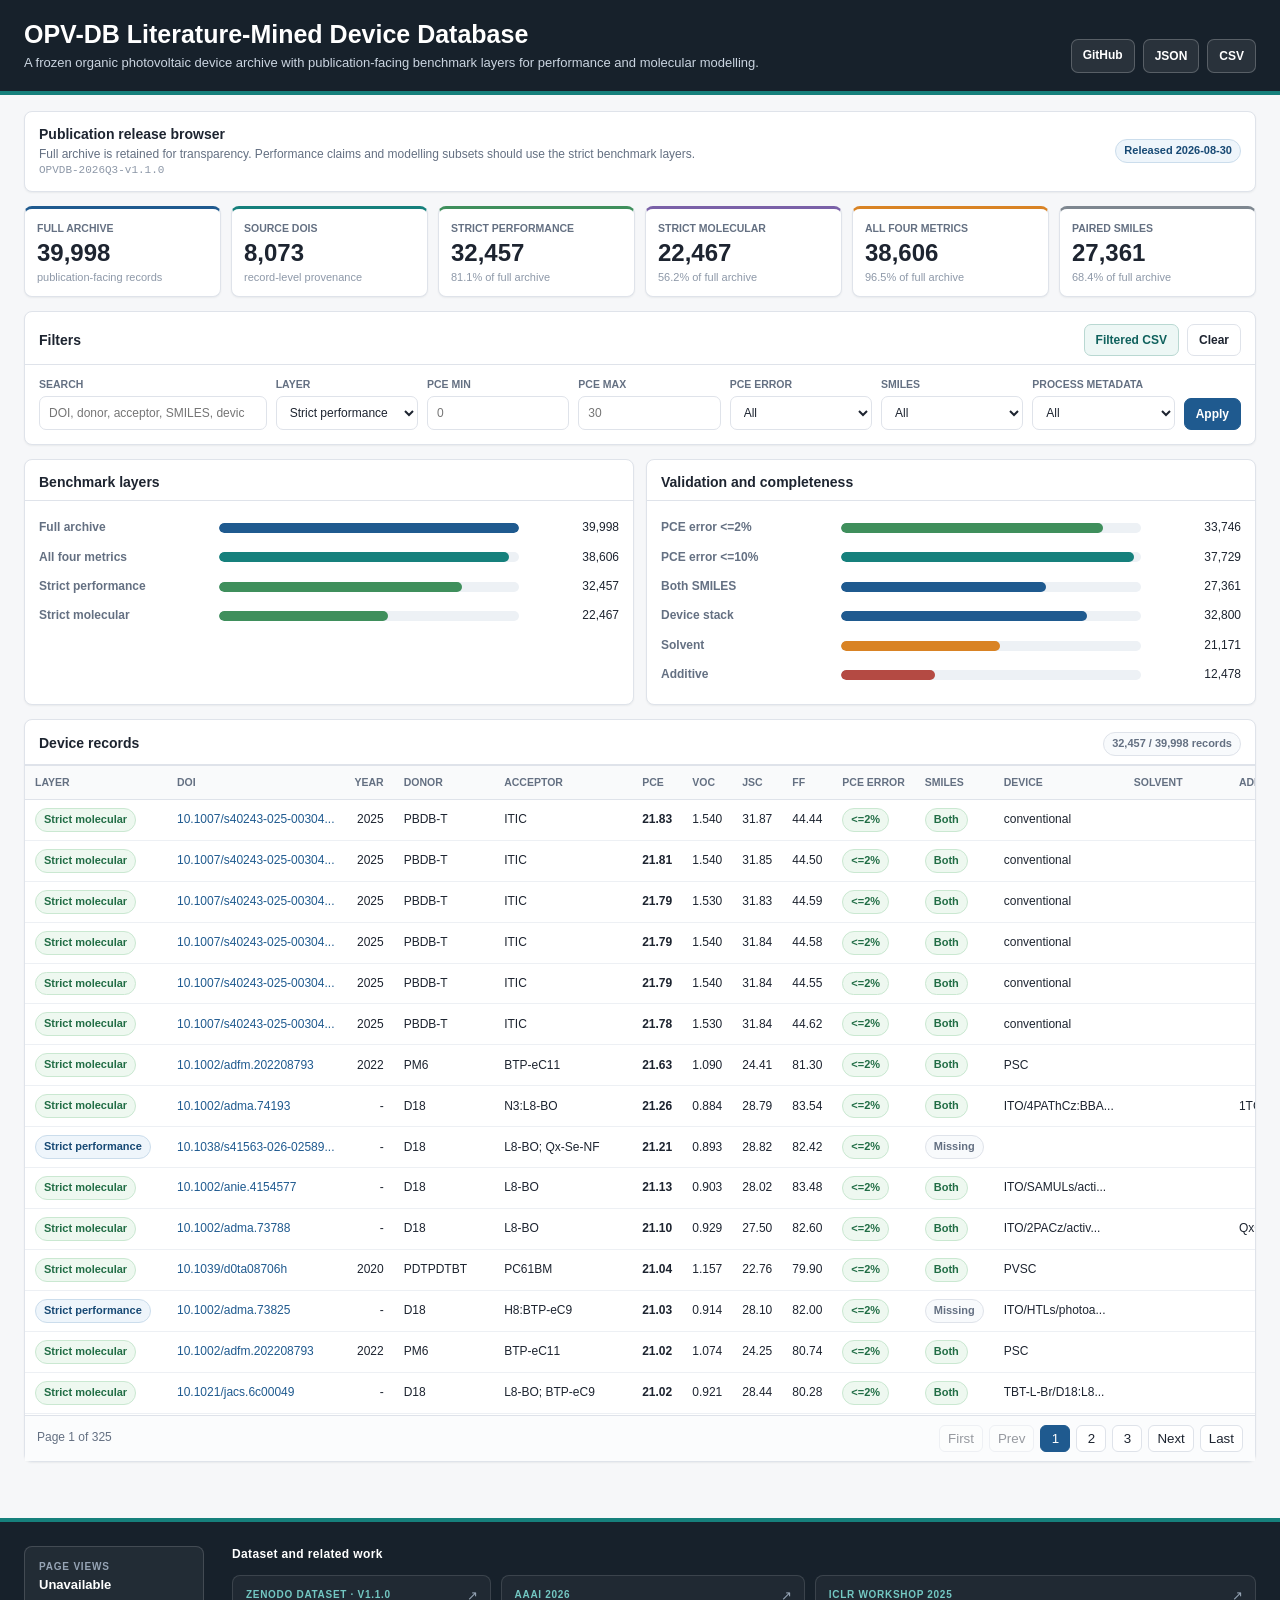
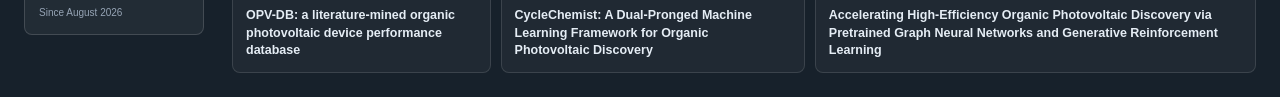
==== commit ff3a71db: "Publish OPV-DB 2026 Q3 v1.1.0" ====
--- a/docs/index.html
+++ b/docs/index.html
@@ -4,6 +4,8 @@
   <meta charset="UTF-8">
   <meta name="viewport" content="width=device-width, initial-scale=1.0">
   <title>OPV-DB Literature-Mined Device Database</title>
+  <meta name="description" content="Browse OPV-DB v1.1.0: 39,998 literature-mined organic photovoltaic device records with strict performance and molecular benchmark layers.">
+  <link rel="canonical" href="https://sunyrain.github.io/OPV2D/">
   <style>
     :root {
       --page: #f6f7f9;
@@ -650,8 +652,8 @@
       <div class="footer-citations">
         <h2 class="footer-heading">Dataset and related work</h2>
         <div class="citation-list">
-          <a class="citation-item" href="https://doi.org/10.5281/zenodo.20841543" target="_blank" rel="noopener">
-            <span class="citation-label">Zenodo dataset</span>
+          <a class="citation-item" href="https://doi.org/10.5281/zenodo.22177960" target="_blank" rel="noopener">
+            <span class="citation-label">Zenodo dataset · v1.1.0</span>
             <span class="citation-title">OPV-DB: a literature-mined organic photovoltaic device performance database</span>
             <span class="citation-arrow" aria-hidden="true">&#8599;</span>
           </a>
@@ -673,6 +675,7 @@
   <script>
     const PER_PAGE = 100;
     let allData = [];
+    let releaseMeta = {};
     let filtered = [];
     let currentPage = 1;
     let sortKey = "pce";
@@ -710,15 +713,15 @@
 
     async function loadData() {
       try {
-        const response = await fetch("opv_data.json?v=20260706_scidata_release_v1", { cache: "reload" });
-        allData = await response.json();
+        const response = await fetch("opv_data.json?v=20260830_q3_v1_1", { cache: "reload" });
+        const payload = await response.json();
+        releaseMeta = Array.isArray(payload) ? {} : (payload.release || {});
+        allData = Array.isArray(payload) ? payload : (payload.records || []);
         filtered = [...allData];
         $("loadingPanel").style.display = "none";
         $("app").style.display = "";
-        const first = allData[0] || {};
-        $("releaseId").textContent = first.release_id || "OPV-DB frozen release";
-        const lastModified = response.headers.get("Last-Modified");
-        $("updatedPill").textContent = lastModified ? "Updated " + new Date(lastModified).toLocaleDateString() : "Static JSON";
+        $("releaseId").textContent = releaseMeta.release_id || "OPV-DB frozen release";
+        $("updatedPill").textContent = releaseMeta.release_date ? "Released " + releaseMeta.release_date : "Static JSON";
         renderStats();
         renderSummaryBars();
         applyFilters();
@@ -962,14 +965,13 @@
     function closeDetail() { $("detailModal").classList.remove("show"); }
 
     const CSV_COLUMNS = [
-      "id", "doi", "doi_norm", "publish_year", "publisher_group", "primary_layer",
-      "strict_performance_benchmark", "strict_molecular_benchmark",
-      "donor", "acceptor", "donor_canonical", "acceptor_canonical",
+      "id", "doi", "doi_norm", "donor", "acceptor", "donor_canonical", "acceptor_canonical",
       "donor_smiles", "acceptor_smiles", "voc", "jsc", "ff", "pce",
       "pce_recomputed", "pce_relative_error_percent", "pce_avg", "pce_best",
-      "d_a_ratio", "additive", "additive_ratio", "device_structure", "device_type",
-      "etl", "htl", "active_layer_thickness", "solvent", "annealing_temp",
-      "homo_d", "lumo_d", "homo_a", "lumo_a"
+      "d_a_ratio", "additive", "additive_canonical", "additive_ratio",
+      "device_structure", "device_type", "etl", "etl_canonical", "htl", "htl_canonical",
+      "active_layer_thickness", "solvent", "solvent_canonical", "annealing_temp",
+      "homo_d", "lumo_d", "eg_d", "homo_a", "lumo_a", "eg_a"
     ];
 
     function csvEscape(value) {
@@ -992,9 +994,9 @@
 
     $("applyBtn").addEventListener("click", applyFilters);
     $("clearBtn").addEventListener("click", clearFilters);
-    $("exportFilteredCsvBtn").addEventListener("click", () => downloadBlob("\ufeff" + buildCsv(filtered), "OPV-DB_filtered.csv", "text/csv;charset=utf-8"));
-    $("downloadCsvBtn").addEventListener("click", () => downloadBlob("\ufeff" + buildCsv(allData), "OPV-DB_full_archive.csv", "text/csv;charset=utf-8"));
-    $("downloadJsonBtn").addEventListener("click", () => downloadBlob(JSON.stringify(allData), "OPV-DB_full_archive.json", "application/json"));
+    $("exportFilteredCsvBtn").addEventListener("click", () => downloadBlob("\ufeff" + buildCsv(filtered), "OPV-DB_v1.1.0_filtered.csv", "text/csv;charset=utf-8"));
+    $("downloadCsvBtn").addEventListener("click", () => downloadBlob("\ufeff" + buildCsv(allData), "OPV-DB_v1.1.0_full_archive.csv", "text/csv;charset=utf-8"));
+    $("downloadJsonBtn").addEventListener("click", () => downloadBlob(JSON.stringify({ release: releaseMeta, records: allData }), "OPV-DB_v1.1.0_browser_payload.json", "application/json"));
     $("closeModalBtn").addEventListener("click", closeDetail);
     $("detailModal").addEventListener("click", (event) => { if (event.target.id === "detailModal") closeDetail(); });
     document.addEventListener("keydown", (event) => { if (event.key === "Escape") closeDetail(); });
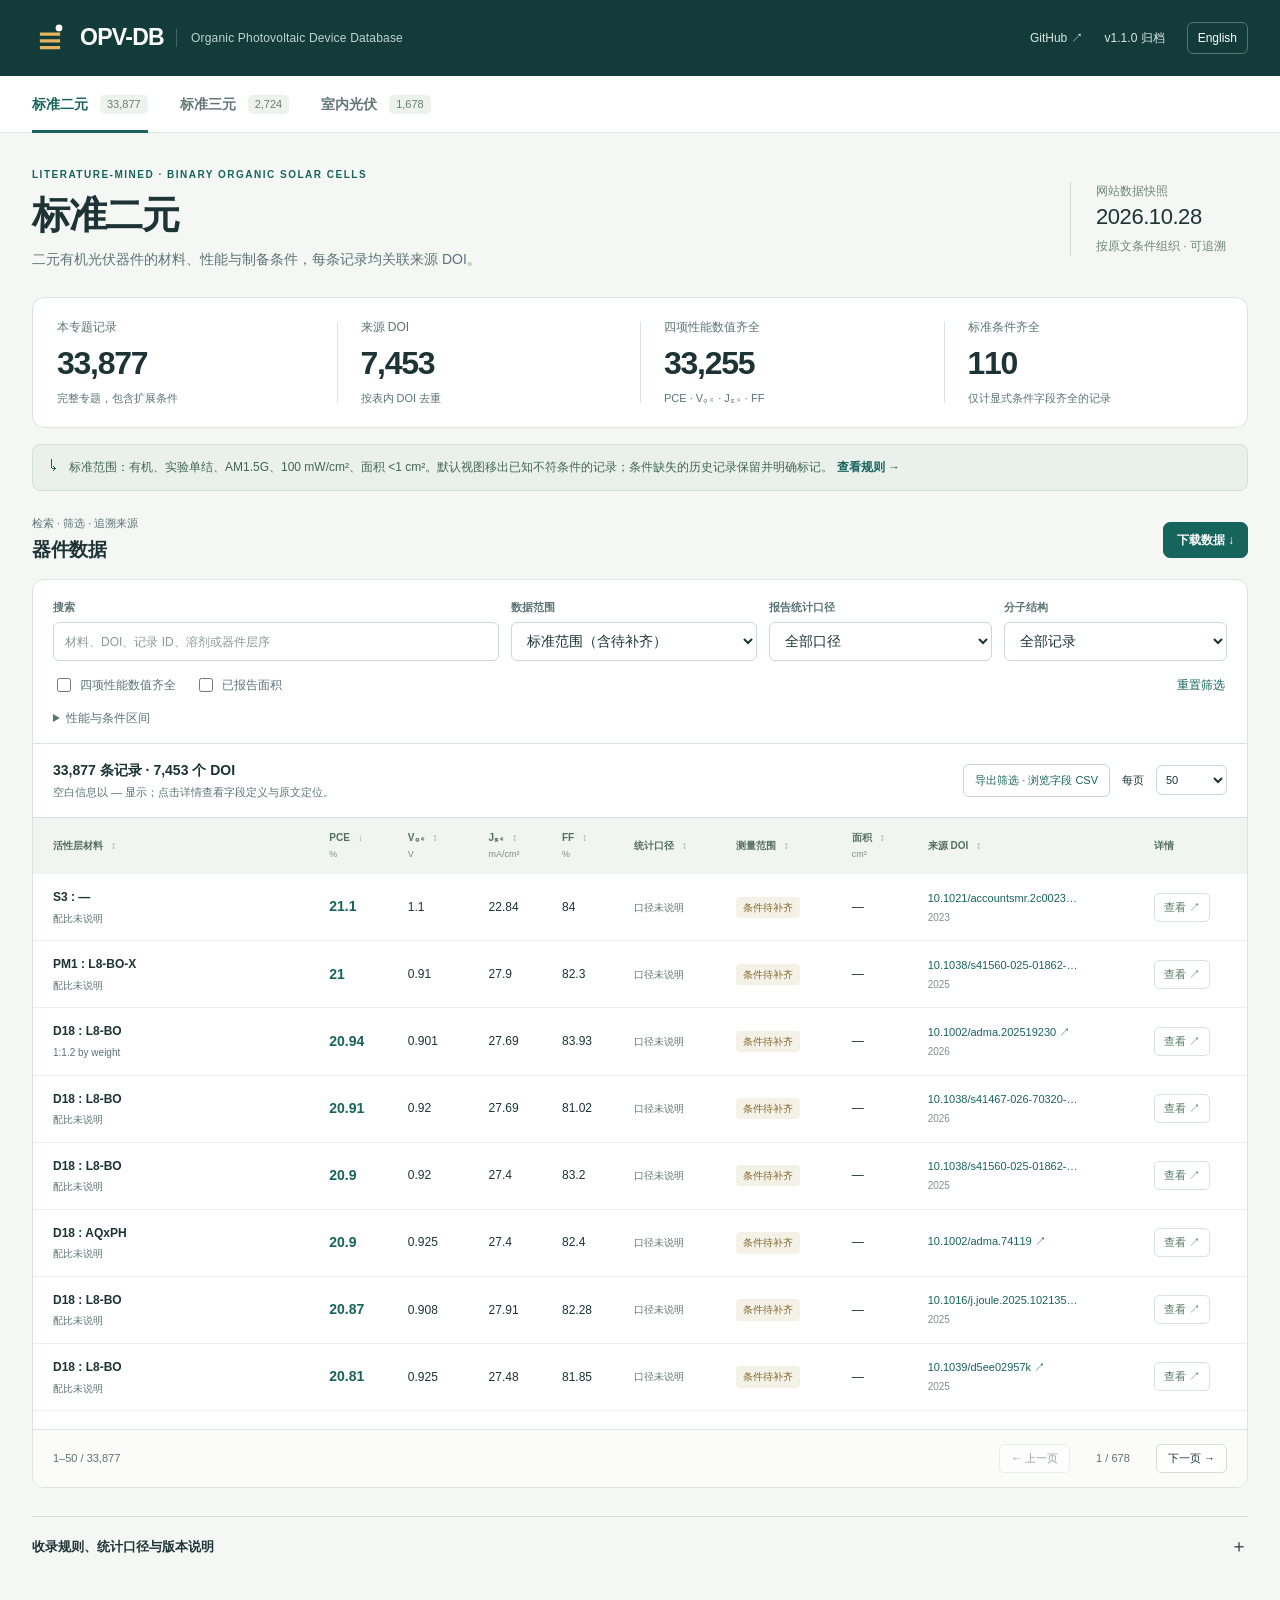
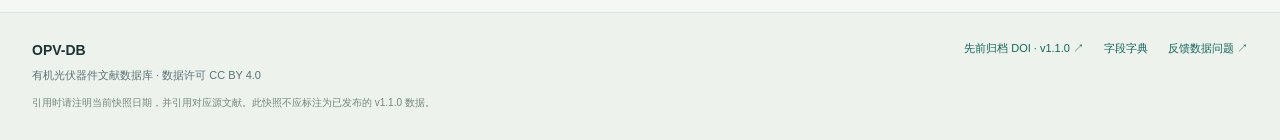
==== commit 91fcbf84: "Publish binary, ternary and indoor OPV browsers with curated October data" ====
--- a/docs/index.html
+++ b/docs/index.html
@@ -1,1024 +1,17 @@
-<!DOCTYPE html>
-<html lang="en">
+<!doctype html>
+<html lang="zh-CN">
 <head>
-  <meta charset="UTF-8">
-  <meta name="viewport" content="width=device-width, initial-scale=1.0">
-  <title>OPV-DB Literature-Mined Device Database</title>
-  <meta name="description" content="Browse OPV-DB v1.1.0: 39,998 literature-mined organic photovoltaic device records with strict performance and molecular benchmark layers.">
-  <link rel="canonical" href="https://sunyrain.github.io/OPV2D/">
-  <style>
-    :root {
-      --page: #f6f7f9;
-      --panel: #ffffff;
-      --panel-2: #f9fafb;
-      --border: #dfe3ea;
-      --text: #1d2430;
-      --muted: #647082;
-      --soft: #8d98a8;
-      --blue: #1f5a8f;
-      --teal: #16807c;
-      --green: #3f8f5c;
-      --amber: #d98324;
-      --red: #b44a43;
-      --purple: #7a61a8;
-      --gray: #7e8790;
-      --shadow: 0 1px 2px rgba(18, 27, 38, 0.06);
-      --radius: 8px;
-    }
-
-    * { box-sizing: border-box; }
-    body {
-      margin: 0;
-      background: var(--page);
-      color: var(--text);
-      font-family: -apple-system, BlinkMacSystemFont, "Segoe UI", Roboto, "Helvetica Neue", Arial, sans-serif;
-      font-size: 14px;
-      line-height: 1.45;
-    }
-    a { color: var(--blue); text-decoration: none; }
-    a:hover { text-decoration: underline; }
-
-    .site-header {
-      background: #17212b;
-      color: #fff;
-      border-bottom: 4px solid var(--teal);
-    }
-    .header-inner {
-      max-width: 1480px;
-      margin: 0 auto;
-      padding: 20px 24px 18px;
-      display: grid;
-      grid-template-columns: minmax(0, 1fr) auto;
-      gap: 18px;
-      align-items: end;
-    }
-    h1 {
-      margin: 0 0 5px;
-      font-size: 25px;
-      line-height: 1.15;
-      letter-spacing: 0;
-      font-weight: 750;
-    }
-    .subtitle {
-      margin: 0;
-      color: #cbd5e1;
-      max-width: 900px;
-      font-size: 13px;
-    }
-    .header-actions {
-      display: flex;
-      gap: 8px;
-      flex-wrap: wrap;
-      justify-content: flex-end;
-    }
-    .btn {
-      border: 1px solid var(--border);
-      background: var(--panel);
-      color: var(--text);
-      border-radius: 7px;
-      padding: 7px 11px;
-      font-size: 12px;
-      font-weight: 650;
-      cursor: pointer;
-      display: inline-flex;
-      align-items: center;
-      gap: 6px;
-      min-height: 32px;
-    }
-    .btn:hover { background: #edf2f7; text-decoration: none; }
-    .site-header .btn {
-      border-color: rgba(255,255,255,0.22);
-      background: rgba(255,255,255,0.08);
-      color: #fff;
-    }
-    .site-header .btn:hover { background: rgba(255,255,255,0.16); }
-    .btn-primary { background: var(--blue); border-color: var(--blue); color: #fff; }
-    .btn-primary:hover { background: #174974; }
-    .btn-secondary { background: #edf7f5; border-color: #b9d8d2; color: #0f615d; }
-    .btn-secondary:hover { background: #dff0ed; }
-
-    .wrap { max-width: 1480px; margin: 0 auto; padding: 16px 24px 34px; }
-
-    .release-strip {
-      background: var(--panel);
-      border: 1px solid var(--border);
-      border-radius: var(--radius);
-      box-shadow: var(--shadow);
-      padding: 12px 14px;
-      display: grid;
-      grid-template-columns: minmax(0, 1fr) auto;
-      gap: 14px;
-      align-items: center;
-      margin-bottom: 14px;
-    }
-    .release-title { font-weight: 750; color: var(--text); margin-bottom: 2px; }
-    .release-note { color: var(--muted); font-size: 12px; }
-    .release-id {
-      color: var(--soft);
-      font-family: ui-monospace, SFMono-Regular, Menlo, Consolas, monospace;
-      font-size: 11px;
-      overflow-wrap: anywhere;
-    }
-    .pill {
-      display: inline-flex;
-      align-items: center;
-      border: 1px solid var(--border);
-      background: #f8fafc;
-      border-radius: 999px;
-      padding: 3px 8px;
-      color: var(--muted);
-      font-size: 11px;
-      font-weight: 650;
-      white-space: nowrap;
-    }
-    .pill.green { color: #216d45; background: #eef8f0; border-color: #cae8d1; }
-    .pill.blue { color: #174974; background: #eef5fb; border-color: #cbddec; }
-    .pill.amber { color: #8a4e10; background: #fff6e9; border-color: #f0d2a8; }
-    .pill.red { color: #8f322e; background: #fff0ee; border-color: #edc7c3; }
-    .pill.purple { color: #5e4b88; background: #f4f0fb; border-color: #ded4ef; }
-
-    .stats-grid {
-      display: grid;
-      grid-template-columns: repeat(6, minmax(0, 1fr));
-      gap: 10px;
-      margin-bottom: 14px;
-    }
-    .stat {
-      background: var(--panel);
-      border: 1px solid var(--border);
-      border-radius: var(--radius);
-      box-shadow: var(--shadow);
-      padding: 12px 12px 10px;
-      min-width: 0;
-      border-top: 3px solid var(--blue);
-    }
-    .stat.teal { border-top-color: var(--teal); }
-    .stat.green { border-top-color: var(--green); }
-    .stat.amber { border-top-color: var(--amber); }
-    .stat.purple { border-top-color: var(--purple); }
-    .stat.gray { border-top-color: var(--gray); }
-    .stat .label {
-      color: var(--muted);
-      text-transform: uppercase;
-      font-size: 10.5px;
-      font-weight: 750;
-      letter-spacing: 0;
-      margin-bottom: 4px;
-    }
-    .stat .value {
-      font-size: 24px;
-      line-height: 1.1;
-      font-weight: 760;
-      font-variant-numeric: tabular-nums;
-    }
-    .stat .sub { color: var(--soft); font-size: 11px; margin-top: 3px; min-height: 14px; }
-
-    .panel {
-      background: var(--panel);
-      border: 1px solid var(--border);
-      border-radius: var(--radius);
-      box-shadow: var(--shadow);
-      margin-bottom: 14px;
-    }
-    .panel-header {
-      padding: 12px 14px 8px;
-      border-bottom: 1px solid var(--border);
-      display: flex;
-      align-items: center;
-      justify-content: space-between;
-      gap: 12px;
-    }
-    .panel-title { margin: 0; font-size: 14px; font-weight: 760; }
-    .panel-body { padding: 12px 14px 14px; }
-
-    .toolbar {
-      display: grid;
-      grid-template-columns: 1.6fr repeat(6, minmax(110px, 1fr)) auto;
-      gap: 9px;
-      align-items: end;
-    }
-    .field { display: flex; flex-direction: column; gap: 4px; }
-    .field label {
-      color: var(--muted);
-      font-size: 10.5px;
-      text-transform: uppercase;
-      font-weight: 760;
-      letter-spacing: 0;
-    }
-    input, select {
-      width: 100%;
-      border: 1px solid var(--border);
-      border-radius: 7px;
-      background: #fff;
-      color: var(--text);
-      min-height: 34px;
-      padding: 7px 9px;
-      font-size: 12px;
-      outline: none;
-    }
-    input:focus, select:focus { border-color: var(--blue); box-shadow: 0 0 0 2px rgba(31, 90, 143, 0.12); }
-
-    .summary-grid {
-      display: grid;
-      grid-template-columns: 1fr 1fr;
-      gap: 12px;
-    }
-    .bar-row {
-      display: grid;
-      grid-template-columns: 170px minmax(120px, 1fr) 90px;
-      gap: 10px;
-      align-items: center;
-      padding: 6px 0;
-    }
-    .bar-label { font-size: 12px; color: var(--muted); font-weight: 650; }
-    .bar-track {
-      height: 10px;
-      border-radius: 999px;
-      background: #edf1f5;
-      overflow: hidden;
-    }
-    .bar-fill {
-      height: 100%;
-      border-radius: inherit;
-      background: var(--blue);
-      width: 0;
-    }
-    .bar-fill.teal { background: var(--teal); }
-    .bar-fill.green { background: var(--green); }
-    .bar-fill.amber { background: var(--amber); }
-    .bar-fill.red { background: var(--red); }
-    .bar-value {
-      font-size: 12px;
-      color: var(--text);
-      text-align: right;
-      font-variant-numeric: tabular-nums;
-    }
-
-    .table-wrap {
-      overflow: auto;
-      max-height: calc(100vh - 250px);
-      border-top: 1px solid var(--border);
-    }
-    table {
-      width: 100%;
-      border-collapse: collapse;
-      font-size: 12px;
-      white-space: nowrap;
-    }
-    th {
-      position: sticky;
-      top: 0;
-      z-index: 2;
-      text-align: left;
-      background: #f9fafb;
-      color: var(--muted);
-      border-bottom: 1px solid var(--border);
-      padding: 9px 10px;
-      font-size: 10.5px;
-      text-transform: uppercase;
-      font-weight: 780;
-      cursor: pointer;
-    }
-    th:hover { color: var(--blue); }
-    td {
-      border-bottom: 1px solid #edf0f4;
-      padding: 8px 10px;
-      vertical-align: middle;
-      max-width: 220px;
-      overflow: hidden;
-      text-overflow: ellipsis;
-    }
-    tr:hover td { background: #f7fafc; }
-    td.num { text-align: right; font-variant-numeric: tabular-nums; }
-    .layer-cell { min-width: 142px; }
-    .doi-cell { max-width: 210px; }
-    .status-line {
-      display: flex;
-      align-items: center;
-      justify-content: space-between;
-      gap: 12px;
-      color: var(--muted);
-      font-size: 12px;
-      padding: 9px 12px;
-      border-top: 1px solid var(--border);
-      background: #fbfcfd;
-    }
-    .pagination { display: flex; gap: 6px; align-items: center; }
-    .pagination button {
-      min-width: 30px;
-      border: 1px solid var(--border);
-      background: #fff;
-      color: var(--text);
-      border-radius: 6px;
-      padding: 5px 8px;
-      cursor: pointer;
-    }
-    .pagination button:disabled { opacity: 0.45; cursor: default; }
-    .pagination button.active { background: var(--blue); color: #fff; border-color: var(--blue); }
-
-    .modal-overlay {
-      display: none;
-      position: fixed;
-      inset: 0;
-      z-index: 20;
-      background: rgba(17, 24, 39, 0.48);
-      align-items: center;
-      justify-content: center;
-      padding: 18px;
-    }
-    .modal-overlay.show { display: flex; }
-    .modal {
-      width: min(980px, 96vw);
-      max-height: 88vh;
-      overflow: auto;
-      background: var(--panel);
-      border-radius: var(--radius);
-      box-shadow: 0 18px 46px rgba(17, 24, 39, 0.24);
-      border: 1px solid var(--border);
-    }
-    .modal-header {
-      position: sticky;
-      top: 0;
-      z-index: 3;
-      background: var(--panel);
-      border-bottom: 1px solid var(--border);
-      padding: 13px 16px;
-      display: flex;
-      align-items: center;
-      justify-content: space-between;
-      gap: 12px;
-    }
-    .modal-title { margin: 0; font-size: 15px; font-weight: 760; }
-    .modal-body { padding: 14px 16px 18px; }
-    .detail-grid {
-      display: grid;
-      grid-template-columns: repeat(3, minmax(0, 1fr));
-      gap: 10px;
-    }
-    .detail-card {
-      border: 1px solid var(--border);
-      border-radius: 7px;
-      background: #fbfcfd;
-      padding: 9px 10px;
-      min-width: 0;
-    }
-    .detail-card.wide { grid-column: 1 / -1; }
-    .detail-label {
-      color: var(--muted);
-      font-size: 10px;
-      text-transform: uppercase;
-      font-weight: 780;
-      margin-bottom: 3px;
-    }
-    .detail-value {
-      font-size: 12.5px;
-      overflow-wrap: anywhere;
-    }
-
-    .loading {
-      color: var(--muted);
-      padding: 26px 0;
-      text-align: center;
-    }
-    .error { color: var(--red); font-weight: 650; }
-    .footer {
-      margin-top: 8px;
-      background: #17212b;
-      color: #cbd5e1;
-      border-top: 4px solid var(--teal);
-      font-size: 12px;
-    }
-    .footer-inner {
-      max-width: 1480px;
-      margin: 0 auto;
-      padding: 24px;
-      display: grid;
-      grid-template-columns: 180px minmax(0, 1fr);
-      gap: 28px;
-      align-items: start;
-    }
-    .footer-stat {
-      border: 1px solid rgba(255,255,255,0.15);
-      border-radius: 8px;
-      background: rgba(255,255,255,0.05);
-      padding: 13px 14px;
-    }
-    .footer-label {
-      color: #96a4b5;
-      font-size: 10px;
-      font-weight: 760;
-      letter-spacing: 0.08em;
-      text-transform: uppercase;
-    }
-    .footer-count {
-      min-height: 30px;
-      margin-top: 2px;
-      color: #fff;
-      font-size: 22px;
-      font-variant-numeric: tabular-nums;
-      font-weight: 760;
-    }
-    .footer-count-note { color: #96a4b5; font-size: 10px; }
-    .footer-citations { display: grid; gap: 10px; }
-    .footer-heading {
-      margin: 0 0 2px;
-      color: #fff;
-      font-size: 12px;
-      font-weight: 760;
-      letter-spacing: 0.03em;
-    }
-    .citation-list {
-      display: grid;
-      grid-template-columns: minmax(0, 0.85fr) minmax(0, 1fr) minmax(0, 1.45fr);
-      gap: 10px;
-    }
-    .citation-item {
-      position: relative;
-      min-width: 0;
-      padding: 12px 34px 12px 13px;
-      display: flex;
-      flex-direction: column;
-      gap: 5px;
-      background: rgba(255,255,255,0.04);
-      border: 1px solid rgba(255,255,255,0.12);
-      border-radius: 8px;
-      text-decoration: none;
-      transition: background 0.15s ease, border-color 0.15s ease;
-    }
-    .citation-item:hover {
-      background: rgba(255,255,255,0.08);
-      border-color: rgba(115,200,195,0.48);
-      text-decoration: none;
-    }
-    .citation-label {
-      color: #73c8c3;
-      font-size: 10px;
-      font-weight: 760;
-      letter-spacing: 0.07em;
-      text-transform: uppercase;
-    }
-    .citation-title {
-      color: #e5edf5;
-      font-size: 12.5px;
-      font-weight: 650;
-      line-height: 1.4;
-    }
-    .citation-arrow {
-      position: absolute;
-      top: 11px;
-      right: 12px;
-      color: #96a4b5;
-      font-size: 13px;
-    }
-
-    @media (max-width: 1180px) {
-      .stats-grid { grid-template-columns: repeat(3, minmax(0, 1fr)); }
-      .toolbar { grid-template-columns: repeat(3, minmax(0, 1fr)); }
-      .toolbar .field:first-child { grid-column: 1 / -1; }
-      .summary-grid { grid-template-columns: 1fr; }
-      .citation-list { grid-template-columns: repeat(3, minmax(0, 1fr)); }
-    }
-    @media (max-width: 720px) {
-      .header-inner, .release-strip { grid-template-columns: 1fr; }
-      .header-actions { justify-content: flex-start; }
-      .stats-grid { grid-template-columns: repeat(2, minmax(0, 1fr)); }
-      .toolbar { grid-template-columns: 1fr 1fr; }
-      .detail-grid { grid-template-columns: 1fr; }
-      .bar-row { grid-template-columns: 130px minmax(70px, 1fr) 72px; }
-      .footer-inner { grid-template-columns: 1fr; gap: 18px; }
-      .citation-list { grid-template-columns: 1fr; }
-    }
-  </style>
+  <meta charset="utf-8">
+  <meta name="viewport" content="width=device-width, initial-scale=1">
+  <meta name="description" content="OPV-DB 标准二元有机光伏数据：文献来源、器件性能、材料与工艺，2026-10-28 整理快照。">
+  <title>标准二元 · Standard binary | OPV-DB</title>
+  <link rel="icon" href="assets/icon.svg" type="image/svg+xml">
+  <link rel="stylesheet" href="assets/app.css?v=20261028">
+  <script src="assets/app.js?v=20261028" type="module"></script>
 </head>
-<body>
-  <header class="site-header">
-    <div class="header-inner">
-      <div>
-        <h1>OPV-DB Literature-Mined Device Database</h1>
-        <p class="subtitle">A frozen organic photovoltaic device archive with publication-facing benchmark layers for performance and molecular modelling.</p>
-      </div>
-      <div class="header-actions">
-        <a class="btn" href="https://github.com/sunyrain/OPV2D" target="_blank" rel="noopener">GitHub</a>
-        <button class="btn" id="downloadJsonBtn" type="button">JSON</button>
-        <button class="btn" id="downloadCsvBtn" type="button">CSV</button>
-      </div>
-    </div>
-  </header>
-
-  <main class="wrap">
-    <section class="release-strip">
-      <div>
-        <div class="release-title">Publication release browser</div>
-        <div class="release-note">Full archive is retained for transparency. Performance claims and modelling subsets should use the strict benchmark layers.</div>
-        <div class="release-id" id="releaseId">Loading release...</div>
-      </div>
-      <div><span class="pill blue" id="updatedPill">Static JSON</span></div>
-    </section>
-
-    <div class="loading" id="loadingPanel">Loading OPV-DB records...</div>
-    <div id="app" style="display:none">
-      <section class="stats-grid" id="statsGrid"></section>
-
-      <section class="panel">
-        <div class="panel-header">
-          <h2 class="panel-title">Filters</h2>
-          <div class="header-actions">
-            <button class="btn btn-secondary" id="exportFilteredCsvBtn" type="button">Filtered CSV</button>
-            <button class="btn" id="clearBtn" type="button">Clear</button>
-          </div>
-        </div>
-        <div class="panel-body">
-          <div class="toolbar">
-            <div class="field">
-              <label for="searchInput">Search</label>
-              <input id="searchInput" type="search" placeholder="DOI, donor, acceptor, SMILES, device stack">
-            </div>
-            <div class="field">
-              <label for="layerFilter">Layer</label>
-              <select id="layerFilter">
-                <option value="">All records</option>
-                <option value="strict_performance_benchmark" selected>Strict performance</option>
-                <option value="strict_molecular_benchmark">Strict molecular</option>
-                <option value="full_archive_only">Full archive only</option>
-              </select>
-            </div>
-            <div class="field">
-              <label for="pceMin">PCE min</label>
-              <input id="pceMin" type="number" min="0" step="0.1" placeholder="0">
-            </div>
-            <div class="field">
-              <label for="pceMax">PCE max</label>
-              <input id="pceMax" type="number" min="0" step="0.1" placeholder="30">
-            </div>
-            <div class="field">
-              <label for="errorFilter">PCE error</label>
-              <select id="errorFilter">
-                <option value="">All</option>
-                <option value="<=2%">&lt;=2%</option>
-                <option value="2-5%">2-5%</option>
-                <option value="5-10%">5-10%</option>
-                <option value=">10%">&gt;10%</option>
-                <option value="unchecked">Unchecked</option>
-              </select>
-            </div>
-            <div class="field">
-              <label for="smilesFilter">SMILES</label>
-              <select id="smilesFilter">
-                <option value="">All</option>
-                <option value="both">Both donor and acceptor</option>
-                <option value="missing">Missing one or both</option>
-              </select>
-            </div>
-            <div class="field">
-              <label for="processFilter">Process metadata</label>
-              <select id="processFilter">
-                <option value="">All</option>
-                <option value="device_structure">Device stack</option>
-                <option value="solvent">Solvent</option>
-                <option value="additive">Additive</option>
-                <option value="thickness">Thickness</option>
-                <option value="annealing">Annealing</option>
-              </select>
-            </div>
-            <button class="btn btn-primary" id="applyBtn" type="button">Apply</button>
-          </div>
-        </div>
-      </section>
-
-      <section class="summary-grid">
-        <div class="panel">
-          <div class="panel-header"><h2 class="panel-title">Benchmark layers</h2></div>
-          <div class="panel-body" id="tierBars"></div>
-        </div>
-        <div class="panel">
-          <div class="panel-header"><h2 class="panel-title">Validation and completeness</h2></div>
-          <div class="panel-body" id="qualityBars"></div>
-        </div>
-      </section>
-
-      <section class="panel">
-        <div class="panel-header">
-          <h2 class="panel-title">Device records</h2>
-          <span class="pill" id="tableInfo">0 records</span>
-        </div>
-        <div class="table-wrap">
-          <table>
-            <thead>
-              <tr>
-                <th data-sort="primary_layer">Layer</th>
-                <th data-sort="doi">DOI</th>
-                <th data-sort="publish_year">Year</th>
-                <th data-sort="donor">Donor</th>
-                <th data-sort="acceptor">Acceptor</th>
-                <th data-sort="pce">PCE</th>
-                <th data-sort="voc">Voc</th>
-                <th data-sort="jsc">Jsc</th>
-                <th data-sort="ff">FF</th>
-                <th data-sort="pce_relative_error_percent">PCE error</th>
-                <th data-sort="has_both_smiles">SMILES</th>
-                <th data-sort="device_type">Device</th>
-                <th data-sort="solvent">Solvent</th>
-                <th data-sort="additive">Additive</th>
-              </tr>
-            </thead>
-            <tbody id="rows"></tbody>
-          </table>
-        </div>
-        <div class="status-line">
-          <span id="pageStatus">Page 1</span>
-          <div class="pagination" id="pagination"></div>
-        </div>
-      </section>
-    </div>
-  </main>
-
-  <div class="modal-overlay" id="detailModal">
-    <div class="modal">
-      <div class="modal-header">
-        <h3 class="modal-title" id="detailTitle">Record detail</h3>
-        <button class="btn" id="closeModalBtn" type="button">Close</button>
-      </div>
-      <div class="modal-body" id="detailBody"></div>
-    </div>
-  </div>
-
-  <footer class="footer">
-    <div class="footer-inner">
-      <div class="footer-stat">
-        <div class="footer-label">Page views</div>
-        <div class="footer-count" id="pageViewCount" aria-live="polite">&mdash;</div>
-        <div class="footer-count-note">Since August 2026</div>
-      </div>
-      <div class="footer-citations">
-        <h2 class="footer-heading">Dataset and related work</h2>
-        <div class="citation-list">
-          <a class="citation-item" href="https://doi.org/10.5281/zenodo.22177960" target="_blank" rel="noopener">
-            <span class="citation-label">Zenodo dataset · v1.1.0</span>
-            <span class="citation-title">OPV-DB: a literature-mined organic photovoltaic device performance database</span>
-            <span class="citation-arrow" aria-hidden="true">&#8599;</span>
-          </a>
-          <a class="citation-item" href="https://doi.org/10.1609/aaai.v40i45.41224" target="_blank" rel="noopener">
-            <span class="citation-label">AAAI 2026</span>
-            <span class="citation-title">CycleChemist: A Dual-Pronged Machine Learning Framework for Organic Photovoltaic Discovery</span>
-            <span class="citation-arrow" aria-hidden="true">&#8599;</span>
-          </a>
-          <a class="citation-item" href="https://openreview.net/forum?id=hvsO7Ws4GC" target="_blank" rel="noopener">
-            <span class="citation-label">ICLR Workshop 2025</span>
-            <span class="citation-title">Accelerating High-Efficiency Organic Photovoltaic Discovery via Pretrained Graph Neural Networks and Generative Reinforcement Learning</span>
-            <span class="citation-arrow" aria-hidden="true">&#8599;</span>
-          </a>
-        </div>
-      </div>
-    </div>
-  </footer>
-
-  <script>
-    const PER_PAGE = 100;
-    let allData = [];
-    let releaseMeta = {};
-    let filtered = [];
-    let currentPage = 1;
-    let sortKey = "pce";
-    let sortAsc = false;
-
-    const $ = (id) => document.getElementById(id);
-    const esc = (value) => {
-      const node = document.createElement("div");
-      node.textContent = value ?? "";
-      return node.innerHTML;
-    };
-    const isFilled = (value) => value !== null && value !== undefined && String(value).trim() !== "";
-    const fmtInt = (value) => Number(value || 0).toLocaleString();
-    const fmtNum = (value, digits = 2) => isFilled(value) && Number.isFinite(Number(value)) ? Number(value).toFixed(digits) : "-";
-    const short = (value, n = 24) => {
-      const text = String(value ?? "");
-      return text.length > n ? text.slice(0, n - 1) + "..." : text;
-    };
-    const uniqueCount = (rows, key) => new Set(rows.map((r) => r[key]).filter(isFilled)).size;
-
-    function layerLabel(record) {
-      if (record.strict_molecular_benchmark) return '<span class="pill green">Strict molecular</span>';
-      if (record.strict_performance_benchmark) return '<span class="pill blue">Strict performance</span>';
-      return '<span class="pill">Full only</span>';
-    }
-
-    function errorPill(record) {
-      const bucket = record.pce_error_bucket || "unchecked";
-      if (bucket === "<=2%") return '<span class="pill green">&lt;=2%</span>';
-      if (bucket === "2-5%") return '<span class="pill blue">2-5%</span>';
-      if (bucket === "5-10%") return '<span class="pill amber">5-10%</span>';
-      if (bucket === ">10%") return '<span class="pill red">&gt;10%</span>';
-      return '<span class="pill">Unchecked</span>';
-    }
-
-    async function loadData() {
-      try {
-        const response = await fetch("opv_data.json?v=20260830_q3_v1_1", { cache: "reload" });
-        const payload = await response.json();
-        releaseMeta = Array.isArray(payload) ? {} : (payload.release || {});
-        allData = Array.isArray(payload) ? payload : (payload.records || []);
-        filtered = [...allData];
-        $("loadingPanel").style.display = "none";
-        $("app").style.display = "";
-        $("releaseId").textContent = releaseMeta.release_id || "OPV-DB frozen release";
-        $("updatedPill").textContent = releaseMeta.release_date ? "Released " + releaseMeta.release_date : "Static JSON";
-        renderStats();
-        renderSummaryBars();
-        applyFilters();
-      } catch (err) {
-        $("loadingPanel").innerHTML = '<span class="error">Failed to load opv_data.json: ' + esc(err.message) + '</span>';
-      }
-    }
-
-    function renderStats() {
-      const total = allData.length;
-      const doiCount = uniqueCount(allData, "doi_norm");
-      const strictPerformance = allData.filter((r) => r.strict_performance_benchmark).length;
-      const strictMolecular = allData.filter((r) => r.strict_molecular_benchmark).length;
-      const allFour = allData.filter((r) => r.has_all_four_metrics).length;
-      const bothSmiles = allData.filter((r) => r.has_both_smiles).length;
-      const stats = [
-        ["Full archive", total, "publication-facing records", "blue"],
-        ["Source DOIs", doiCount, "record-level provenance", "teal"],
-        ["Strict performance", strictPerformance, pctText(strictPerformance, total), "green"],
-        ["Strict molecular", strictMolecular, pctText(strictMolecular, total), "purple"],
-        ["All four metrics", allFour, pctText(allFour, total), "amber"],
-        ["Paired SMILES", bothSmiles, pctText(bothSmiles, total), "gray"],
-      ];
-      $("statsGrid").innerHTML = stats.map(([label, value, sub, cls]) => (
-        '<div class="stat ' + cls + '"><div class="label">' + esc(label) + '</div><div class="value">' +
-        fmtInt(value) + '</div><div class="sub">' + esc(sub) + '</div></div>'
-      )).join("");
-    }
-
-    function pctText(value, total) {
-      return total ? (value / total * 100).toFixed(1) + "% of full archive" : "";
-    }
-
-    async function loadPageViews() {
-      const counter = $("pageViewCount");
-      const liveSite = window.location.hostname === "sunyrain.github.io";
-      const endpoint = "https://counterapi.com/api/sunyrain.github.io/view/opv2d-home" +
-        (liveSite ? "" : "?readOnly=true");
-      const controller = new AbortController();
-      const timeout = window.setTimeout(() => controller.abort(), 8000);
-
-      try {
-        const response = await fetch(endpoint, {
-          cache: "no-store",
-          credentials: "omit",
-          referrerPolicy: "no-referrer",
-          signal: controller.signal,
-        });
-        if (!response.ok) throw new Error("Counter request failed");
-        const payload = await response.json();
-        const value = Number(payload.value);
-        if (!Number.isFinite(value)) throw new Error("Invalid counter response");
-        counter.textContent = value.toLocaleString();
-      } catch (err) {
-        counter.textContent = "Unavailable";
-        counter.style.fontSize = "13px";
-      } finally {
-        window.clearTimeout(timeout);
-      }
-    }
-
-    function barRow(label, value, total, colorClass = "") {
-      const pct = total ? Math.max(0, Math.min(100, value / total * 100)) : 0;
-      return '<div class="bar-row"><div class="bar-label">' + esc(label) + '</div><div class="bar-track"><div class="bar-fill ' +
-        colorClass + '" style="width:' + pct.toFixed(2) + '%"></div></div><div class="bar-value">' +
-        fmtInt(value) + '</div></div>';
-    }
-
-    function renderSummaryBars() {
-      const total = allData.length;
-      const checked = allData.filter((r) => r.has_all_four_metrics).length;
-      const tiers = [
-        ["Full archive", total, "blue"],
-        ["All four metrics", checked, "teal"],
-        ["Strict performance", allData.filter((r) => r.strict_performance_benchmark).length, "green"],
-        ["Strict molecular", allData.filter((r) => r.strict_molecular_benchmark).length, "green"],
-      ];
-      $("tierBars").innerHTML = tiers.map(([label, value, color]) => barRow(label, value, total, color)).join("");
-
-      const pce2 = allData.filter((r) => r.pce_error_bucket === "<=2%").length;
-      const pce10 = allData.filter((r) => ["<=2%", "2-5%", "5-10%"].includes(r.pce_error_bucket)).length;
-      const quality = [
-        ["PCE error <=2%", pce2, checked, "green"],
-        ["PCE error <=10%", pce10, checked, "teal"],
-        ["Both SMILES", allData.filter((r) => r.has_both_smiles).length, total, "purple"],
-        ["Device stack", allData.filter((r) => isFilled(r.device_structure)).length, total, "blue"],
-        ["Solvent", allData.filter((r) => isFilled(r.solvent)).length, total, "amber"],
-        ["Additive", allData.filter((r) => isFilled(r.additive)).length, total, "red"],
-      ];
-      $("qualityBars").innerHTML = quality.map(([label, value, denominator, color]) => barRow(label, value, denominator, color)).join("");
-    }
-
-    function applyFilters() {
-      const search = $("searchInput").value.trim().toLowerCase();
-      const layer = $("layerFilter").value;
-      const pceMin = Number.parseFloat($("pceMin").value);
-      const pceMax = Number.parseFloat($("pceMax").value);
-      const error = $("errorFilter").value;
-      const smiles = $("smilesFilter").value;
-      const process = $("processFilter").value;
-
-      filtered = allData.filter((r) => {
-        if (search) {
-          const haystack = [r.doi, r.donor, r.acceptor, r.donor_canonical, r.acceptor_canonical, r.donor_smiles, r.acceptor_smiles, r.device_structure, r.solvent, r.additive].join(" ").toLowerCase();
-          if (!haystack.includes(search)) return false;
-        }
-        if (layer === "strict_performance_benchmark" && !r.strict_performance_benchmark) return false;
-        if (layer === "strict_molecular_benchmark" && !r.strict_molecular_benchmark) return false;
-        if (layer === "full_archive_only" && r.strict_performance_benchmark) return false;
-        if (Number.isFinite(pceMin) && (!Number.isFinite(Number(r.pce)) || Number(r.pce) < pceMin)) return false;
-        if (Number.isFinite(pceMax) && (!Number.isFinite(Number(r.pce)) || Number(r.pce) > pceMax)) return false;
-        if (error && r.pce_error_bucket !== error) return false;
-        if (smiles === "both" && !r.has_both_smiles) return false;
-        if (smiles === "missing" && r.has_both_smiles) return false;
-        if (process === "device_structure" && !isFilled(r.device_structure)) return false;
-        if (process === "solvent" && !isFilled(r.solvent)) return false;
-        if (process === "additive" && !isFilled(r.additive)) return false;
-        if (process === "thickness" && !isFilled(r.active_layer_thickness)) return false;
-        if (process === "annealing" && !isFilled(r.annealing_temp)) return false;
-        return true;
-      });
-      currentPage = 1;
-      sortRows();
-      renderTable();
-    }
-
-    function clearFilters() {
-      ["searchInput", "layerFilter", "pceMin", "pceMax", "errorFilter", "smilesFilter", "processFilter"].forEach((id) => { $(id).value = ""; });
-      applyFilters();
-    }
-
-    function sortRows() {
-      filtered.sort((a, b) => {
-        let va = a[sortKey];
-        let vb = b[sortKey];
-        const na = Number(va);
-        const nb = Number(vb);
-        if (Number.isFinite(na) || Number.isFinite(nb)) {
-          va = Number.isFinite(na) ? na : (sortAsc ? Infinity : -Infinity);
-          vb = Number.isFinite(nb) ? nb : (sortAsc ? Infinity : -Infinity);
-        } else {
-          va = String(va ?? "").toLowerCase();
-          vb = String(vb ?? "").toLowerCase();
-        }
-        if (va < vb) return sortAsc ? -1 : 1;
-        if (va > vb) return sortAsc ? 1 : -1;
-        return 0;
-      });
-    }
-
-    function renderTable() {
-      const pages = Math.max(1, Math.ceil(filtered.length / PER_PAGE));
-      currentPage = Math.max(1, Math.min(currentPage, pages));
-      const start = (currentPage - 1) * PER_PAGE;
-      const pageRows = filtered.slice(start, start + PER_PAGE);
-      $("tableInfo").textContent = fmtInt(filtered.length) + " / " + fmtInt(allData.length) + " records";
-      $("pageStatus").textContent = "Page " + currentPage + " of " + pages;
-      $("rows").innerHTML = pageRows.map((r, i) => {
-        const idx = start + i;
-        const doi = r.doi ? '<a href="https://doi.org/' + esc(r.doi) + '" target="_blank" rel="noopener" onclick="event.stopPropagation()">' + esc(short(r.doi, 25)) + '</a>' : "-";
-        return '<tr data-index="' + idx + '">' +
-          '<td class="layer-cell">' + layerLabel(r) + '</td>' +
-          '<td class="doi-cell">' + doi + '</td>' +
-          '<td class="num">' + esc(r.publish_year ?? "-") + '</td>' +
-          '<td title="' + esc(r.donor || "") + '">' + esc(short(r.donor, 18)) + '</td>' +
-          '<td title="' + esc(r.acceptor || "") + '">' + esc(short(r.acceptor, 18)) + '</td>' +
-          '<td class="num"><strong>' + fmtNum(r.pce) + '</strong></td>' +
-          '<td class="num">' + fmtNum(r.voc, 3) + '</td>' +
-          '<td class="num">' + fmtNum(r.jsc) + '</td>' +
-          '<td class="num">' + fmtNum(r.ff) + '</td>' +
-          '<td>' + errorPill(r) + '</td>' +
-          '<td>' + (r.has_both_smiles ? '<span class="pill green">Both</span>' : '<span class="pill">Missing</span>') + '</td>' +
-          '<td title="' + esc(r.device_structure || r.device_type || "") + '">' + esc(short(r.device_type || r.device_structure, 16)) + '</td>' +
-          '<td title="' + esc(r.solvent || "") + '">' + esc(short(r.solvent, 14)) + '</td>' +
-          '<td title="' + esc(r.additive || "") + '">' + esc(short(r.additive, 14)) + '</td>' +
-        '</tr>';
-      }).join("");
-      Array.from(document.querySelectorAll("#rows tr")).forEach((row) => {
-        row.addEventListener("click", () => showDetail(Number(row.dataset.index)));
-      });
-      renderPagination(pages);
-    }
-
-    function renderPagination(pages) {
-      const items = [];
-      items.push('<button type="button" ' + (currentPage === 1 ? "disabled" : "") + ' data-page="1">First</button>');
-      items.push('<button type="button" ' + (currentPage === 1 ? "disabled" : "") + ' data-page="' + (currentPage - 1) + '">Prev</button>');
-      const from = Math.max(1, currentPage - 2);
-      const to = Math.min(pages, currentPage + 2);
-      for (let page = from; page <= to; page++) {
-        items.push('<button type="button" class="' + (page === currentPage ? "active" : "") + '" data-page="' + page + '">' + page + '</button>');
-      }
-      items.push('<button type="button" ' + (currentPage === pages ? "disabled" : "") + ' data-page="' + (currentPage + 1) + '">Next</button>');
-      items.push('<button type="button" ' + (currentPage === pages ? "disabled" : "") + ' data-page="' + pages + '">Last</button>');
-      $("pagination").innerHTML = items.join("");
-      Array.from($("pagination").querySelectorAll("button")).forEach((button) => {
-        button.addEventListener("click", () => {
-          const page = Number(button.dataset.page);
-          if (Number.isFinite(page)) {
-            currentPage = page;
-            renderTable();
-          }
-        });
-      });
-    }
-
-    function showDetail(index) {
-      const r = filtered[index];
-      if (!r) return;
-      $("detailTitle").textContent = (r.donor || "Unknown donor") + " / " + (r.acceptor || "Unknown acceptor");
-      const fields = [
-        ["Layer", layerLabel(r)],
-        ["DOI", r.doi ? '<a href="https://doi.org/' + esc(r.doi) + '" target="_blank" rel="noopener">' + esc(r.doi) + '</a>' : "-"],
-        ["Publisher metadata", (r.metadata_join_status || "-") + (r.publisher_group ? " / " + r.publisher_group : "")],
-        ["Donor", r.donor],
-        ["Acceptor", r.acceptor],
-        ["Canonical names", [r.donor_canonical, r.acceptor_canonical].filter(isFilled).join(" / ")],
-        ["PCE / Voc / Jsc / FF", [fmtNum(r.pce), fmtNum(r.voc, 3), fmtNum(r.jsc), fmtNum(r.ff)].join(" / ")],
-        ["PCE recomputed", fmtNum(r.pce_recomputed)],
-        ["PCE relative error", isFilled(r.pce_relative_error_percent) ? fmtNum(r.pce_relative_error_percent, 3) + "%" : "-"],
-        ["PCE avg / best", [fmtNum(r.pce_avg), fmtNum(r.pce_best)].join(" / ")],
-        ["Device structure", r.device_structure],
-        ["ETL / HTL", [r.etl, r.htl].filter(isFilled).join(" / ")],
-        ["Solvent", r.solvent],
-        ["Additive", [r.additive, r.additive_ratio].filter(isFilled).join(" / ")],
-        ["D:A ratio", r.d_a_ratio],
-        ["Thickness / annealing", [fmtNum(r.active_layer_thickness), fmtNum(r.annealing_temp)].join(" / ")],
-        ["HOMO/LUMO donor", [fmtNum(r.homo_d), fmtNum(r.lumo_d)].join(" / ")],
-        ["HOMO/LUMO acceptor", [fmtNum(r.homo_a), fmtNum(r.lumo_a)].join(" / ")],
-        ["Donor SMILES", r.donor_smiles],
-        ["Acceptor SMILES", r.acceptor_smiles],
-      ];
-      $("detailBody").innerHTML = '<div class="detail-grid">' + fields.map(([label, value]) => {
-        const wide = String(value || "").length > 90 || label.includes("SMILES") || label === "Source table";
-        const raw = label === "Layer" || label === "DOI";
-        return '<div class="detail-card ' + (wide ? "wide" : "") + '"><div class="detail-label">' + esc(label) + '</div><div class="detail-value">' + (raw ? (value || "-") : esc(value || "-")) + '</div></div>';
-      }).join("") + '</div>';
-      $("detailModal").classList.add("show");
-    }
-
-    function closeDetail() { $("detailModal").classList.remove("show"); }
-
-    const CSV_COLUMNS = [
-      "id", "doi", "doi_norm", "donor", "acceptor", "donor_canonical", "acceptor_canonical",
-      "donor_smiles", "acceptor_smiles", "voc", "jsc", "ff", "pce",
-      "pce_recomputed", "pce_relative_error_percent", "pce_avg", "pce_best",
-      "d_a_ratio", "additive", "additive_canonical", "additive_ratio",
-      "device_structure", "device_type", "etl", "etl_canonical", "htl", "htl_canonical",
-      "active_layer_thickness", "solvent", "solvent_canonical", "annealing_temp",
-      "homo_d", "lumo_d", "eg_d", "homo_a", "lumo_a", "eg_a"
-    ];
-
-    function csvEscape(value) {
-      let text = value === null || value === undefined ? "" : String(value);
-      if (/[",\n\r]/.test(text)) text = '"' + text.replace(/"/g, '""') + '"';
-      return text;
-    }
-    function buildCsv(rows) {
-      return CSV_COLUMNS.join(",") + "\n" + rows.map((row) => CSV_COLUMNS.map((col) => csvEscape(row[col])).join(",")).join("\n");
-    }
-    function downloadBlob(content, filename, type) {
-      const blob = new Blob([content], { type });
-      const url = URL.createObjectURL(blob);
-      const a = document.createElement("a");
-      a.href = url;
-      a.download = filename;
-      a.click();
-      URL.revokeObjectURL(url);
-    }
-
-    $("applyBtn").addEventListener("click", applyFilters);
-    $("clearBtn").addEventListener("click", clearFilters);
-    $("exportFilteredCsvBtn").addEventListener("click", () => downloadBlob("\ufeff" + buildCsv(filtered), "OPV-DB_v1.1.0_filtered.csv", "text/csv;charset=utf-8"));
-    $("downloadCsvBtn").addEventListener("click", () => downloadBlob("\ufeff" + buildCsv(allData), "OPV-DB_v1.1.0_full_archive.csv", "text/csv;charset=utf-8"));
-    $("downloadJsonBtn").addEventListener("click", () => downloadBlob(JSON.stringify({ release: releaseMeta, records: allData }), "OPV-DB_v1.1.0_browser_payload.json", "application/json"));
-    $("closeModalBtn").addEventListener("click", closeDetail);
-    $("detailModal").addEventListener("click", (event) => { if (event.target.id === "detailModal") closeDetail(); });
-    document.addEventListener("keydown", (event) => { if (event.key === "Escape") closeDetail(); });
-    ["searchInput", "layerFilter", "pceMin", "pceMax", "errorFilter", "smilesFilter", "processFilter"].forEach((id) => {
-      $(id).addEventListener("keydown", (event) => { if (event.key === "Enter") applyFilters(); });
-      if (id !== "searchInput") $(id).addEventListener("change", applyFilters);
-    });
-    Array.from(document.querySelectorAll("th[data-sort]")).forEach((th) => {
-      th.addEventListener("click", () => {
-        const key = th.dataset.sort;
-        if (sortKey === key) sortAsc = !sortAsc;
-        else {
-          sortKey = key;
-          sortAsc = !["pce", "voc", "jsc", "ff", "pce_relative_error_percent", "publish_year", "has_both_smiles"].includes(key);
-        }
-        sortRows();
-        renderTable();
-      });
-    });
-
-    loadData();
-    loadPageViews();
-  </script>
+<body data-topic="binary">
+  <a class="skip" href="#records">跳转至数据 / Skip to data</a>
+  <div id="app"><main class="initial"><h1>标准二元 / Standard binary</h1><p>正在载入 OPV-DB…</p></main></div>
+  <noscript><p>浏览器需要 JavaScript。可直接下载 <a href="downloads/binary.csv">二元 CSV</a>、<a href="downloads/ternary.csv">三元 CSV</a>、<a href="downloads/indoor.csv">室内 CSV</a>。</p></noscript>
 </body>
 </html>
--- a/docs/assets/app.css
+++ b/docs/assets/app.css
@@ -0,0 +1,9 @@
+@charset "UTF-8";
+:root{--ink:#1d3335;--muted:#5c7375;--line:#dce4e3;--paper:#f5f7f5;--white:#fff;--accent:#17645c;--tint:#e9f3ee;--warm:#b77b2b;--warm-bg:#fbf2e1;--radius:12px}
+*{box-sizing:border-box}body{margin:0;background:var(--paper);color:var(--ink);font:14px/1.55 Inter,"Segoe UI","Microsoft YaHei",Arial,sans-serif}button,input,select{font:inherit}a{color:var(--accent);text-decoration:none}a:hover{text-decoration:underline}button,a,input,select,summary{touch-action:manipulation}button,select,summary{cursor:pointer}button:disabled{cursor:default;opacity:.45}button:focus-visible,a:focus-visible,input:focus-visible,select:focus-visible,summary:focus-visible{outline:3px solid #67a798;outline-offset:3px}button{color:inherit}h1,h2,h3,p{margin:0}h1{font-size:clamp(28px,3vw,40px);line-height:1.2;letter-spacing:-.035em}h2{font-size:19px;letter-spacing:-.015em}h3{font-size:15px}small{font-size:12px}.wrap{width:min(1440px,100%);margin:auto;padding:0 32px}.skip{position:fixed;top:-100px;left:20px;background:white;z-index:10;padding:12px}.skip:focus{top:10px}.initial{padding:60px}.masthead{background:#123b3a;color:#fff}.masthead .wrap{display:flex;align-items:center;justify-content:space-between;gap:16px;min-height:76px}.brand{display:flex;align-items:center;gap:12px;color:white;white-space:nowrap}.brand:hover{text-decoration:none}.brand img{width:36px;height:36px}.brand strong{font-size:23px;letter-spacing:-.03em}.brand span{border-left:1px solid #466361;padding-left:14px;color:#c0d5cf;font-size:12px;letter-spacing:.015em}.header-links{display:flex;gap:22px;align-items:center}.header-links a{color:#d9e9e4;font-size:12px}.language{border:1px solid #577570;border-radius:6px;background:transparent;color:white;padding:6px 10px;font-size:12px}.topic-nav{background:#fff;border-bottom:1px solid var(--line)}.topic-nav .wrap{display:flex;gap:32px}.topic-link{position:relative;display:flex;align-items:center;gap:12px;padding:18px 0 16px;color:#627776;font-weight:600;white-space:nowrap}.topic-link:hover{text-decoration:none;color:var(--accent)}.topic-link[aria-current=page]{color:var(--accent)}.topic-link[aria-current=page]:after{content:"";height:3px;position:absolute;bottom:-1px;left:0;right:0;background:var(--accent)}.nav-count{font-size:11px;font-weight:500;padding:1px 7px;background:#eef2ef;border-radius:5px;color:#677e77;font-variant-numeric:tabular-nums}.hero{display:flex;justify-content:space-between;align-items:center;gap:30px;padding:34px 0 26px}.eyebrow{color:var(--accent);font-size:10px;font-weight:700;letter-spacing:.15em;text-transform:uppercase;margin-bottom:10px}.hero .subtitle{color:var(--muted);font-size:14px;margin-top:11px;max-width:780px}.hero-mark{color:#6d847b;font-size:12px;border-left:1px solid #ccd9d2;padding-left:25px;min-width:178px}.hero-mark strong{display:block;color:var(--ink);font-size:22px;font-weight:500;letter-spacing:-.02em}.hero-mark span{display:block;margin-top:3px}.stats{display:grid;grid-template-columns:repeat(4,1fr);border:1px solid var(--line);border-radius:var(--radius);background:white;margin-bottom:16px;overflow:hidden}.stat{padding:20px 24px;position:relative}.stat+.stat:before{content:"";position:absolute;top:24px;bottom:24px;left:0;width:1px;background:var(--line)}.stat-label{color:var(--muted);font-size:12px;display:block}.stat-value{font-size:32px;font-weight:600;letter-spacing:-.04em;font-variant-numeric:tabular-nums;display:block;margin:2px 0}.stat-note{color:var(--muted);font-size:11px;display:block}.scope-note{display:flex;gap:12px;align-items:flex-start;background:#eaf1ed;border:1px solid #d3e2d9;border-radius:8px;padding:13px 16px;font-size:12px;margin-bottom:24px}.scope-note .symbol{font-size:16px;line-height:1.2;color:var(--accent)}.scope-note a{font-weight:600;white-space:nowrap}.scope-note p{color:#446459}.section-heading{display:flex;align-items:center;justify-content:space-between;gap:15px;margin-bottom:14px}.section-heading .overline{font-size:11px;color:var(--muted);margin-bottom:3px}.downloads{position:relative}.downloads>summary{list-style:none;border:1px solid var(--accent);background:var(--accent);color:white;border-radius:7px;padding:8px 13px;font-size:12px;font-weight:600}.downloads>summary::-webkit-details-marker{display:none}.download-menu{position:absolute;z-index:3;top:45px;right:0;min-width:260px;padding:7px;background:white;border:1px solid var(--line);border-radius:9px;box-shadow:0 12px 35px #153b3a1c}.download-menu a{display:block;padding:9px 11px;font-size:12px;border-radius:4px;color:var(--ink)}.download-menu a:hover{background:var(--paper);text-decoration:none}.download-menu small{color:var(--muted);float:right;padding-left:20px}.download-menu .sep{border-top:1px solid var(--line);margin-top:4px;padding-top:11px}.panel{border:1px solid var(--line);border-radius:var(--radius);background:white;overflow:hidden}.filters{padding:19px 20px 16px;border-bottom:1px solid var(--line)}fieldset{border:0;margin:0;padding:0;min-width:0}.filter-grid{display:grid;grid-template-columns:minmax(240px,2fr) minmax(160px,1.1fr) minmax(145px,1fr) minmax(130px,1fr);gap:12px}.field{display:flex;flex-direction:column;gap:6px}.field label{font-size:11px;font-weight:600;color:var(--muted)}input,select{width:100%;min-width:0;padding:9px 11px;border:1px solid #ccd8d3;background:white;border-radius:6px;color:var(--ink);height:39px}input::placeholder{color:#8a9993;font-size:12px}input[type=checkbox]{height:14px;width:14px;accent-color:var(--accent)}.filter-bottom{display:flex;gap:18px;align-items:center;justify-content:space-between;margin-top:13px;font-size:12px;flex-wrap:wrap}.checks{display:flex;gap:19px;flex-wrap:wrap}.check{display:inline-flex;align-items:center;gap:6px;color:var(--muted)}.text-button{border:0;background:none;padding:2px;color:var(--accent);font-size:12px}.advanced{margin-top:12px;color:var(--muted);font-size:12px}.advanced summary{width:fit-content}.range-fields{display:grid;grid-template-columns:repeat(4,minmax(100px,180px));gap:12px;padding-top:12px}.filter-error{color:#a33b30;font-size:12px;padding-top:10px}.result-bar{padding:16px 20px;display:flex;align-items:center;justify-content:space-between;gap:15px}.result-bar strong{font-variant-numeric:tabular-nums}.result-bar .result-note{font-size:11px;color:var(--muted);margin-top:2px}.table-actions{display:flex;align-items:center;gap:12px;font-size:11px}.table-actions select{width:71px;padding:5px;height:30px;font-size:11px}.btn-outline{background:white;border:1px solid #c7d7cf;border-radius:6px;padding:7px 11px;font-size:11px;color:var(--accent)}.table-scroll{overflow-x:auto;max-width:100%;border-top:1px solid var(--line)}table{border-collapse:collapse;width:100%;text-align:left;font-size:12px}thead{background:#f1f5f2;color:#546e65}th{white-space:nowrap;padding:12px 13px;font-size:10px;font-weight:600}th:first-child,td:first-child{padding-left:20px}th .sort{border:0;background:transparent;font-size:inherit;color:inherit;padding:0;display:flex;gap:8px;align-items:center}th .sort small{font-size:10px;opacity:.6}th .unit{display:block;font-size:9px;font-weight:400;color:#7b8e86;margin-top:3px}td{padding:14px 13px;border-bottom:1px solid #edf0ed;vertical-align:middle;font-variant-numeric:tabular-nums}tbody tr:hover{background:#f9fbf8}tbody tr:last-child td{border-bottom:0}.numeric{white-space:nowrap}.pce-value{font-weight:700;font-size:14px;color:var(--accent)}.materials{min-width:220px;max-width:320px}.material-name{font-weight:600;display:block;max-width:300px;overflow:hidden;text-overflow:ellipsis;white-space:nowrap}.material-sub{font-size:10px;color:var(--muted);margin-top:4px;max-width:280px;overflow:hidden;text-overflow:ellipsis;white-space:nowrap}.source-link{display:block;font-size:11px;max-width:150px;white-space:nowrap;overflow:hidden;text-overflow:ellipsis}.source-year{font-size:10px;color:#829189;margin-top:3px}.badge{font-size:10px;display:inline-block;padding:3px 7px;background:#edf4f0;color:#426d5d;border-radius:4px;white-space:nowrap}.badge.unknown{background:#f4f1e7;color:#82682e}.badge.outside{background:#f0edf3;color:#776180}.statistic-badge{color:#61756c;font-size:10px;max-width:95px;display:block;overflow-wrap:anywhere}.row-details{border:1px solid #d9e3dc;background:white;color:#55796a;border-radius:5px;font-size:11px;padding:5px 9px;white-space:nowrap}.light-cell{min-width:95px}.light-cell small{display:block;color:var(--muted);font-size:10px}.pagination{padding:14px 20px;background:#fbfcfa;border-top:1px solid var(--line);display:flex;justify-content:space-between;align-items:center;gap:12px;font-size:11px;color:var(--muted)}.page-buttons{display:flex;gap:8px;align-items:center}.page-buttons button{border:1px solid #d3ded7;background:white;color:var(--ink);border-radius:5px;padding:5px 11px}.page-buttons span{min-width:70px;text-align:center;font-variant-numeric:tabular-nums}.loading,.empty{padding:45px 20px;text-align:center;color:var(--muted)}.loading:before{content:"";display:inline-block;width:10px;height:10px;background:var(--accent);border-radius:50%;margin-right:10px;animation:pulse 1.1s infinite alternate}@keyframes pulse{to{opacity:.2}}.methodology{margin:28px 0 35px;scroll-margin-top:20px}.methodology>summary{display:flex;align-items:center;justify-content:space-between;padding:16px 0;border-top:1px solid #d5e0d8;font-size:13px;font-weight:600;list-style:none}.methodology>summary::after{content:"＋";font-size:18px;font-weight:400}.methodology[open]>summary::after{content:"−"}.method-grid{display:grid;grid-template-columns:repeat(3,1fr);gap:25px;padding:8px 0 15px}.method-grid p{color:var(--muted);font-size:12px;margin-top:8px;line-height:1.8}.site-footer{border-top:1px solid var(--line);background:#edf2ed;padding:27px 0 30px;color:var(--muted);font-size:11px}.footer-inner{display:flex;justify-content:space-between;gap:30px}.footer-inner strong{color:var(--ink);font-size:14px;display:block;margin-bottom:6px}.footer-links{display:flex;gap:20px;align-items:flex-start;flex-wrap:wrap}.footer-note{margin-top:10px;color:#75867c;font-size:10px;max-width:830px}.modal{border:1px solid var(--line);border-radius:13px;padding:0;max-width:960px;width:calc(100% - 32px);max-height:88vh;background:white;color:var(--ink);box-shadow:0 28px 100px #0b282e40}.modal::backdrop{background:#0e262b80;backdrop-filter:blur(3px)}.modal-header{padding:20px 24px;border-bottom:1px solid var(--line);display:flex;align-items:flex-start;justify-content:space-between;gap:15px;position:sticky;top:0;background:white;z-index:2}.modal-header p{font-size:10px;max-width:760px;overflow-wrap:anywhere;color:var(--muted);margin-top:5px}.close-modal{border:1px solid var(--line);background:white;padding:5px 12px;border-radius:6px;font-size:16px}.modal-body{padding:22px 24px}.detail-head{display:flex;justify-content:space-between;gap:16px;align-items:flex-start;margin-bottom:20px}.detail-head h3{font-size:19px;overflow-wrap:anywhere}.detail-head p{color:var(--muted);font-size:12px;margin-top:5px}.detail-metrics{display:grid;grid-template-columns:repeat(4,1fr);background:var(--paper);border-radius:8px;padding:15px;margin-bottom:20px;gap:15px}.detail-metrics span{font-size:11px;color:var(--muted);display:block}.detail-metrics strong{font-size:23px;font-weight:600}.detail-note{background:#faf5e8;color:#7c683b;padding:10px 13px;border-radius:7px;font-size:11px;margin:12px 0}.field-search{max-width:350px;margin:22px 0 10px}.detail-fields{margin:0}.detail-field{display:grid;grid-template-columns:minmax(180px,35%) minmax(0,1fr);padding:12px 0;border-bottom:1px solid #e8eeea;gap:18px}.detail-field dt{font-size:11px;overflow-wrap:anywhere;color:#4c6e5d}.detail-field dt small{display:block;font-size:10px;color:var(--muted);margin-top:4px}.detail-field dd{margin:0;white-space:pre-wrap;overflow-wrap:anywhere;font-size:12px}.detail-field .json{font:11px/1.6 Consolas,monospace;white-space:pre-wrap}.muted{color:var(--muted)}.hidden,[hidden]{display:none!important}
+@media(min-width:1600px){.wrap{padding:0 40px}}
+@media(max-width:1050px){.wrap{padding:0 22px}.brand span{display:none}.filter-grid{grid-template-columns:repeat(2,minmax(0,1fr))}.hero-mark{min-width:160px}.stats .stat{padding:18px}.stat-value{font-size:28px}.footer-inner{flex-direction:column;gap:18px}}
+@media(max-width:640px){.wrap{padding:0 16px}.masthead .wrap{min-height:65px}.header-links{gap:12px}.header-links .github{display:none}.brand strong{font-size:20px}.brand img{width:30px;height:30px}.topic-nav .wrap{gap:0;justify-content:space-between}.topic-link{gap:6px;font-size:12px;padding:15px 0}.nav-count{font-size:9px;padding:1px 4px}.hero{padding:26px 0 22px}.hero .subtitle{font-size:12px;line-height:1.8}.hero-mark{display:none}.eyebrow{font-size:9px}.stats{grid-template-columns:repeat(2,1fr)}.stats .stat{padding:14px 16px}.stat+.stat:before{top:14px;bottom:14px}.stat:nth-child(3),.stat:nth-child(4){border-top:1px solid var(--line)}.stat:nth-child(3):before{display:none}.stat-value{font-size:27px}.stat-note{font-size:10px}.scope-note{font-size:11px;margin-bottom:22px}.section-heading h2{font-size:17px}.filters{padding:16px 14px}.filter-grid{gap:11px}.filter-grid .field:first-child{grid-column:1/-1}.filter-grid .field:nth-child(4){grid-column:1/-1}.filter-bottom{gap:10px}.checks{gap:9px}.check{font-size:11px}.result-bar{padding:13px 14px;align-items:flex-start;flex-direction:column;gap:10px}.table-actions{width:100%;justify-content:space-between}.range-fields{grid-template-columns:repeat(2,minmax(0,1fr))}.pagination{padding:12px;flex-wrap:wrap;font-size:10px}.page-buttons{gap:6px}.page-buttons span{min-width:45px}.method-grid{grid-template-columns:1fr;gap:20px}.footer-links{gap:14px}.modal-header,.modal-body{padding:16px}.detail-metrics{padding:10px;gap:10px}.detail-metrics strong{font-size:19px}.detail-metrics span{font-size:9px}.detail-field{grid-template-columns:1fr;gap:5px}.detail-head{flex-direction:column}.download-menu{max-width:calc(100vw - 45px)}.detail-head h3{font-size:16px}}
+@media(prefers-reduced-motion:reduce){*{animation:none!important;scroll-behavior:auto!important}}
+@media(max-width:640px){.lang-en .nav-count{display:none}.lang-en .topic-link{font-size:11px}}
+.table-scroll{max-height:68vh}.table-scroll thead{position:sticky;top:0;z-index:1}.source-link:hover{color:#0f4e45}.detail-fields .source-link{max-width:none;white-space:normal;overflow-wrap:anywhere}
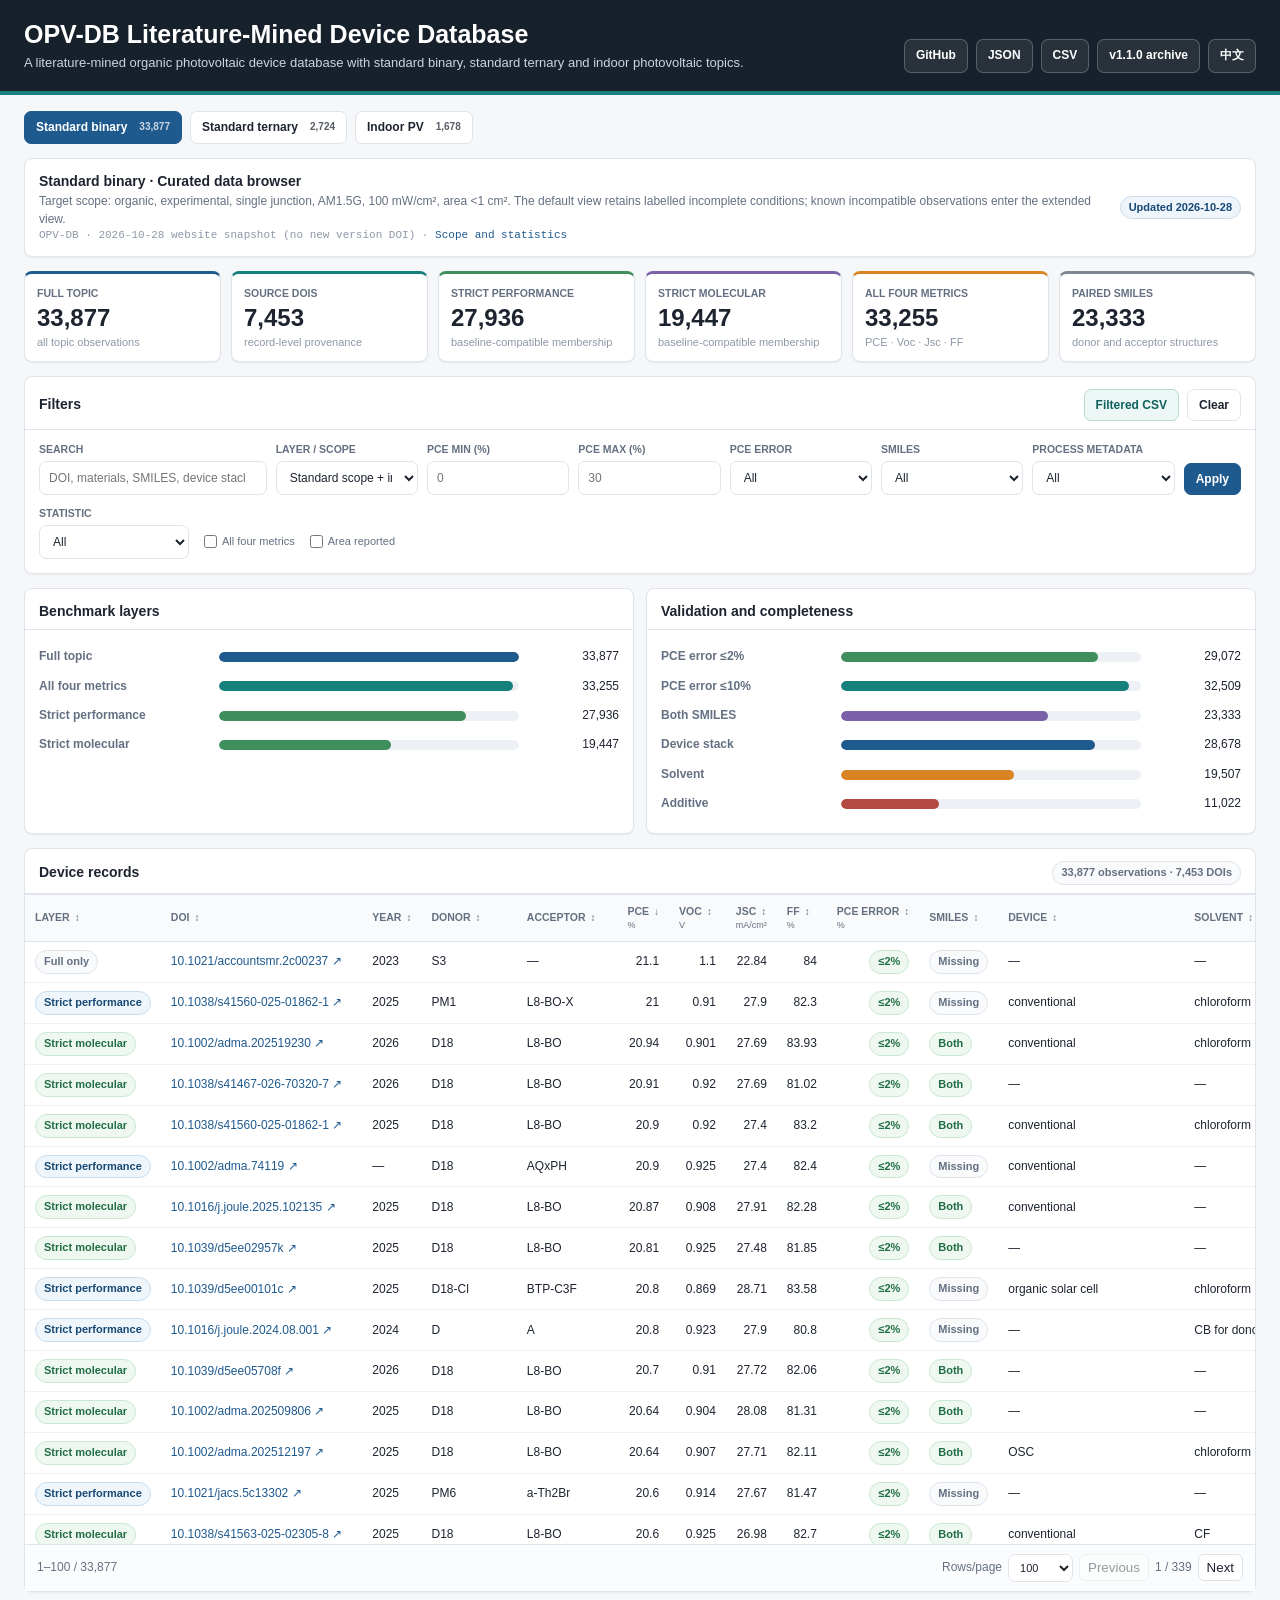
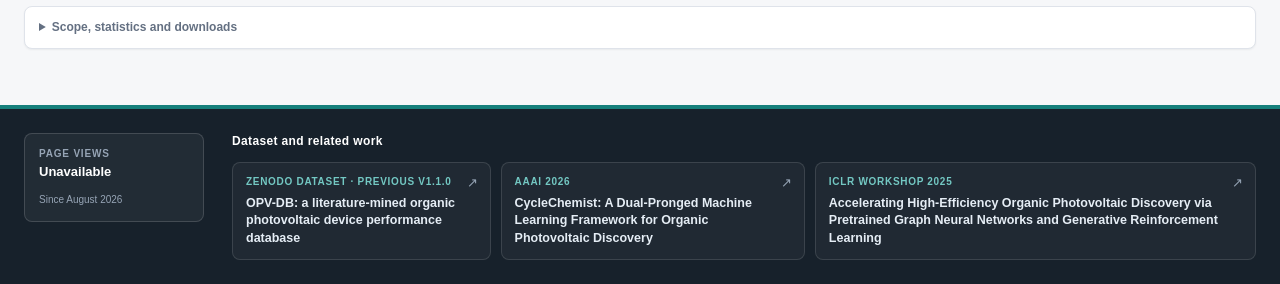
==== commit 09c19ec0: "Restore original OPV browser layout across the three topic pages" ====
--- a/docs/index.html
+++ b/docs/index.html
@@ -6,8 +6,8 @@
   <meta name="description" content="OPV-DB 标准二元有机光伏数据：文献来源、器件性能、材料与工艺，2026-10-28 整理快照。">
   <title>标准二元 · Standard binary | OPV-DB</title>
   <link rel="icon" href="assets/icon.svg" type="image/svg+xml">
-  <link rel="stylesheet" href="assets/app.css?v=20261028">
-  <script src="assets/app.js?v=20261028" type="module"></script>
+  <link rel="stylesheet" href="assets/app.css?v=20261028-classic">
+  <script src="assets/app.js?v=20261028-classic" type="module"></script>
 </head>
 <body data-topic="binary">
   <a class="skip" href="#records">跳转至数据 / Skip to data</a>
--- a/docs/assets/app.css
+++ b/docs/assets/app.css
@@ -1,9 +1,60 @@
-@charset "UTF-8";
-:root{--ink:#1d3335;--muted:#5c7375;--line:#dce4e3;--paper:#f5f7f5;--white:#fff;--accent:#17645c;--tint:#e9f3ee;--warm:#b77b2b;--warm-bg:#fbf2e1;--radius:12px}
-*{box-sizing:border-box}body{margin:0;background:var(--paper);color:var(--ink);font:14px/1.55 Inter,"Segoe UI","Microsoft YaHei",Arial,sans-serif}button,input,select{font:inherit}a{color:var(--accent);text-decoration:none}a:hover{text-decoration:underline}button,a,input,select,summary{touch-action:manipulation}button,select,summary{cursor:pointer}button:disabled{cursor:default;opacity:.45}button:focus-visible,a:focus-visible,input:focus-visible,select:focus-visible,summary:focus-visible{outline:3px solid #67a798;outline-offset:3px}button{color:inherit}h1,h2,h3,p{margin:0}h1{font-size:clamp(28px,3vw,40px);line-height:1.2;letter-spacing:-.035em}h2{font-size:19px;letter-spacing:-.015em}h3{font-size:15px}small{font-size:12px}.wrap{width:min(1440px,100%);margin:auto;padding:0 32px}.skip{position:fixed;top:-100px;left:20px;background:white;z-index:10;padding:12px}.skip:focus{top:10px}.initial{padding:60px}.masthead{background:#123b3a;color:#fff}.masthead .wrap{display:flex;align-items:center;justify-content:space-between;gap:16px;min-height:76px}.brand{display:flex;align-items:center;gap:12px;color:white;white-space:nowrap}.brand:hover{text-decoration:none}.brand img{width:36px;height:36px}.brand strong{font-size:23px;letter-spacing:-.03em}.brand span{border-left:1px solid #466361;padding-left:14px;color:#c0d5cf;font-size:12px;letter-spacing:.015em}.header-links{display:flex;gap:22px;align-items:center}.header-links a{color:#d9e9e4;font-size:12px}.language{border:1px solid #577570;border-radius:6px;background:transparent;color:white;padding:6px 10px;font-size:12px}.topic-nav{background:#fff;border-bottom:1px solid var(--line)}.topic-nav .wrap{display:flex;gap:32px}.topic-link{position:relative;display:flex;align-items:center;gap:12px;padding:18px 0 16px;color:#627776;font-weight:600;white-space:nowrap}.topic-link:hover{text-decoration:none;color:var(--accent)}.topic-link[aria-current=page]{color:var(--accent)}.topic-link[aria-current=page]:after{content:"";height:3px;position:absolute;bottom:-1px;left:0;right:0;background:var(--accent)}.nav-count{font-size:11px;font-weight:500;padding:1px 7px;background:#eef2ef;border-radius:5px;color:#677e77;font-variant-numeric:tabular-nums}.hero{display:flex;justify-content:space-between;align-items:center;gap:30px;padding:34px 0 26px}.eyebrow{color:var(--accent);font-size:10px;font-weight:700;letter-spacing:.15em;text-transform:uppercase;margin-bottom:10px}.hero .subtitle{color:var(--muted);font-size:14px;margin-top:11px;max-width:780px}.hero-mark{color:#6d847b;font-size:12px;border-left:1px solid #ccd9d2;padding-left:25px;min-width:178px}.hero-mark strong{display:block;color:var(--ink);font-size:22px;font-weight:500;letter-spacing:-.02em}.hero-mark span{display:block;margin-top:3px}.stats{display:grid;grid-template-columns:repeat(4,1fr);border:1px solid var(--line);border-radius:var(--radius);background:white;margin-bottom:16px;overflow:hidden}.stat{padding:20px 24px;position:relative}.stat+.stat:before{content:"";position:absolute;top:24px;bottom:24px;left:0;width:1px;background:var(--line)}.stat-label{color:var(--muted);font-size:12px;display:block}.stat-value{font-size:32px;font-weight:600;letter-spacing:-.04em;font-variant-numeric:tabular-nums;display:block;margin:2px 0}.stat-note{color:var(--muted);font-size:11px;display:block}.scope-note{display:flex;gap:12px;align-items:flex-start;background:#eaf1ed;border:1px solid #d3e2d9;border-radius:8px;padding:13px 16px;font-size:12px;margin-bottom:24px}.scope-note .symbol{font-size:16px;line-height:1.2;color:var(--accent)}.scope-note a{font-weight:600;white-space:nowrap}.scope-note p{color:#446459}.section-heading{display:flex;align-items:center;justify-content:space-between;gap:15px;margin-bottom:14px}.section-heading .overline{font-size:11px;color:var(--muted);margin-bottom:3px}.downloads{position:relative}.downloads>summary{list-style:none;border:1px solid var(--accent);background:var(--accent);color:white;border-radius:7px;padding:8px 13px;font-size:12px;font-weight:600}.downloads>summary::-webkit-details-marker{display:none}.download-menu{position:absolute;z-index:3;top:45px;right:0;min-width:260px;padding:7px;background:white;border:1px solid var(--line);border-radius:9px;box-shadow:0 12px 35px #153b3a1c}.download-menu a{display:block;padding:9px 11px;font-size:12px;border-radius:4px;color:var(--ink)}.download-menu a:hover{background:var(--paper);text-decoration:none}.download-menu small{color:var(--muted);float:right;padding-left:20px}.download-menu .sep{border-top:1px solid var(--line);margin-top:4px;padding-top:11px}.panel{border:1px solid var(--line);border-radius:var(--radius);background:white;overflow:hidden}.filters{padding:19px 20px 16px;border-bottom:1px solid var(--line)}fieldset{border:0;margin:0;padding:0;min-width:0}.filter-grid{display:grid;grid-template-columns:minmax(240px,2fr) minmax(160px,1.1fr) minmax(145px,1fr) minmax(130px,1fr);gap:12px}.field{display:flex;flex-direction:column;gap:6px}.field label{font-size:11px;font-weight:600;color:var(--muted)}input,select{width:100%;min-width:0;padding:9px 11px;border:1px solid #ccd8d3;background:white;border-radius:6px;color:var(--ink);height:39px}input::placeholder{color:#8a9993;font-size:12px}input[type=checkbox]{height:14px;width:14px;accent-color:var(--accent)}.filter-bottom{display:flex;gap:18px;align-items:center;justify-content:space-between;margin-top:13px;font-size:12px;flex-wrap:wrap}.checks{display:flex;gap:19px;flex-wrap:wrap}.check{display:inline-flex;align-items:center;gap:6px;color:var(--muted)}.text-button{border:0;background:none;padding:2px;color:var(--accent);font-size:12px}.advanced{margin-top:12px;color:var(--muted);font-size:12px}.advanced summary{width:fit-content}.range-fields{display:grid;grid-template-columns:repeat(4,minmax(100px,180px));gap:12px;padding-top:12px}.filter-error{color:#a33b30;font-size:12px;padding-top:10px}.result-bar{padding:16px 20px;display:flex;align-items:center;justify-content:space-between;gap:15px}.result-bar strong{font-variant-numeric:tabular-nums}.result-bar .result-note{font-size:11px;color:var(--muted);margin-top:2px}.table-actions{display:flex;align-items:center;gap:12px;font-size:11px}.table-actions select{width:71px;padding:5px;height:30px;font-size:11px}.btn-outline{background:white;border:1px solid #c7d7cf;border-radius:6px;padding:7px 11px;font-size:11px;color:var(--accent)}.table-scroll{overflow-x:auto;max-width:100%;border-top:1px solid var(--line)}table{border-collapse:collapse;width:100%;text-align:left;font-size:12px}thead{background:#f1f5f2;color:#546e65}th{white-space:nowrap;padding:12px 13px;font-size:10px;font-weight:600}th:first-child,td:first-child{padding-left:20px}th .sort{border:0;background:transparent;font-size:inherit;color:inherit;padding:0;display:flex;gap:8px;align-items:center}th .sort small{font-size:10px;opacity:.6}th .unit{display:block;font-size:9px;font-weight:400;color:#7b8e86;margin-top:3px}td{padding:14px 13px;border-bottom:1px solid #edf0ed;vertical-align:middle;font-variant-numeric:tabular-nums}tbody tr:hover{background:#f9fbf8}tbody tr:last-child td{border-bottom:0}.numeric{white-space:nowrap}.pce-value{font-weight:700;font-size:14px;color:var(--accent)}.materials{min-width:220px;max-width:320px}.material-name{font-weight:600;display:block;max-width:300px;overflow:hidden;text-overflow:ellipsis;white-space:nowrap}.material-sub{font-size:10px;color:var(--muted);margin-top:4px;max-width:280px;overflow:hidden;text-overflow:ellipsis;white-space:nowrap}.source-link{display:block;font-size:11px;max-width:150px;white-space:nowrap;overflow:hidden;text-overflow:ellipsis}.source-year{font-size:10px;color:#829189;margin-top:3px}.badge{font-size:10px;display:inline-block;padding:3px 7px;background:#edf4f0;color:#426d5d;border-radius:4px;white-space:nowrap}.badge.unknown{background:#f4f1e7;color:#82682e}.badge.outside{background:#f0edf3;color:#776180}.statistic-badge{color:#61756c;font-size:10px;max-width:95px;display:block;overflow-wrap:anywhere}.row-details{border:1px solid #d9e3dc;background:white;color:#55796a;border-radius:5px;font-size:11px;padding:5px 9px;white-space:nowrap}.light-cell{min-width:95px}.light-cell small{display:block;color:var(--muted);font-size:10px}.pagination{padding:14px 20px;background:#fbfcfa;border-top:1px solid var(--line);display:flex;justify-content:space-between;align-items:center;gap:12px;font-size:11px;color:var(--muted)}.page-buttons{display:flex;gap:8px;align-items:center}.page-buttons button{border:1px solid #d3ded7;background:white;color:var(--ink);border-radius:5px;padding:5px 11px}.page-buttons span{min-width:70px;text-align:center;font-variant-numeric:tabular-nums}.loading,.empty{padding:45px 20px;text-align:center;color:var(--muted)}.loading:before{content:"";display:inline-block;width:10px;height:10px;background:var(--accent);border-radius:50%;margin-right:10px;animation:pulse 1.1s infinite alternate}@keyframes pulse{to{opacity:.2}}.methodology{margin:28px 0 35px;scroll-margin-top:20px}.methodology>summary{display:flex;align-items:center;justify-content:space-between;padding:16px 0;border-top:1px solid #d5e0d8;font-size:13px;font-weight:600;list-style:none}.methodology>summary::after{content:"＋";font-size:18px;font-weight:400}.methodology[open]>summary::after{content:"−"}.method-grid{display:grid;grid-template-columns:repeat(3,1fr);gap:25px;padding:8px 0 15px}.method-grid p{color:var(--muted);font-size:12px;margin-top:8px;line-height:1.8}.site-footer{border-top:1px solid var(--line);background:#edf2ed;padding:27px 0 30px;color:var(--muted);font-size:11px}.footer-inner{display:flex;justify-content:space-between;gap:30px}.footer-inner strong{color:var(--ink);font-size:14px;display:block;margin-bottom:6px}.footer-links{display:flex;gap:20px;align-items:flex-start;flex-wrap:wrap}.footer-note{margin-top:10px;color:#75867c;font-size:10px;max-width:830px}.modal{border:1px solid var(--line);border-radius:13px;padding:0;max-width:960px;width:calc(100% - 32px);max-height:88vh;background:white;color:var(--ink);box-shadow:0 28px 100px #0b282e40}.modal::backdrop{background:#0e262b80;backdrop-filter:blur(3px)}.modal-header{padding:20px 24px;border-bottom:1px solid var(--line);display:flex;align-items:flex-start;justify-content:space-between;gap:15px;position:sticky;top:0;background:white;z-index:2}.modal-header p{font-size:10px;max-width:760px;overflow-wrap:anywhere;color:var(--muted);margin-top:5px}.close-modal{border:1px solid var(--line);background:white;padding:5px 12px;border-radius:6px;font-size:16px}.modal-body{padding:22px 24px}.detail-head{display:flex;justify-content:space-between;gap:16px;align-items:flex-start;margin-bottom:20px}.detail-head h3{font-size:19px;overflow-wrap:anywhere}.detail-head p{color:var(--muted);font-size:12px;margin-top:5px}.detail-metrics{display:grid;grid-template-columns:repeat(4,1fr);background:var(--paper);border-radius:8px;padding:15px;margin-bottom:20px;gap:15px}.detail-metrics span{font-size:11px;color:var(--muted);display:block}.detail-metrics strong{font-size:23px;font-weight:600}.detail-note{background:#faf5e8;color:#7c683b;padding:10px 13px;border-radius:7px;font-size:11px;margin:12px 0}.field-search{max-width:350px;margin:22px 0 10px}.detail-fields{margin:0}.detail-field{display:grid;grid-template-columns:minmax(180px,35%) minmax(0,1fr);padding:12px 0;border-bottom:1px solid #e8eeea;gap:18px}.detail-field dt{font-size:11px;overflow-wrap:anywhere;color:#4c6e5d}.detail-field dt small{display:block;font-size:10px;color:var(--muted);margin-top:4px}.detail-field dd{margin:0;white-space:pre-wrap;overflow-wrap:anywhere;font-size:12px}.detail-field .json{font:11px/1.6 Consolas,monospace;white-space:pre-wrap}.muted{color:var(--muted)}.hidden,[hidden]{display:none!important}
-@media(min-width:1600px){.wrap{padding:0 40px}}
-@media(max-width:1050px){.wrap{padding:0 22px}.brand span{display:none}.filter-grid{grid-template-columns:repeat(2,minmax(0,1fr))}.hero-mark{min-width:160px}.stats .stat{padding:18px}.stat-value{font-size:28px}.footer-inner{flex-direction:column;gap:18px}}
-@media(max-width:640px){.wrap{padding:0 16px}.masthead .wrap{min-height:65px}.header-links{gap:12px}.header-links .github{display:none}.brand strong{font-size:20px}.brand img{width:30px;height:30px}.topic-nav .wrap{gap:0;justify-content:space-between}.topic-link{gap:6px;font-size:12px;padding:15px 0}.nav-count{font-size:9px;padding:1px 4px}.hero{padding:26px 0 22px}.hero .subtitle{font-size:12px;line-height:1.8}.hero-mark{display:none}.eyebrow{font-size:9px}.stats{grid-template-columns:repeat(2,1fr)}.stats .stat{padding:14px 16px}.stat+.stat:before{top:14px;bottom:14px}.stat:nth-child(3),.stat:nth-child(4){border-top:1px solid var(--line)}.stat:nth-child(3):before{display:none}.stat-value{font-size:27px}.stat-note{font-size:10px}.scope-note{font-size:11px;margin-bottom:22px}.section-heading h2{font-size:17px}.filters{padding:16px 14px}.filter-grid{gap:11px}.filter-grid .field:first-child{grid-column:1/-1}.filter-grid .field:nth-child(4){grid-column:1/-1}.filter-bottom{gap:10px}.checks{gap:9px}.check{font-size:11px}.result-bar{padding:13px 14px;align-items:flex-start;flex-direction:column;gap:10px}.table-actions{width:100%;justify-content:space-between}.range-fields{grid-template-columns:repeat(2,minmax(0,1fr))}.pagination{padding:12px;flex-wrap:wrap;font-size:10px}.page-buttons{gap:6px}.page-buttons span{min-width:45px}.method-grid{grid-template-columns:1fr;gap:20px}.footer-links{gap:14px}.modal-header,.modal-body{padding:16px}.detail-metrics{padding:10px;gap:10px}.detail-metrics strong{font-size:19px}.detail-metrics span{font-size:9px}.detail-field{grid-template-columns:1fr;gap:5px}.detail-head{flex-direction:column}.download-menu{max-width:calc(100vw - 45px)}.detail-head h3{font-size:16px}}
-@media(prefers-reduced-motion:reduce){*{animation:none!important;scroll-behavior:auto!important}}
-@media(max-width:640px){.lang-en .nav-count{display:none}.lang-en .topic-link{font-size:11px}}
-.table-scroll{max-height:68vh}.table-scroll thead{position:sticky;top:0;z-index:1}.source-link:hover{color:#0f4e45}.detail-fields .source-link{max-width:none;white-space:normal;overflow-wrap:anywhere}
+@import url('./classic.css?v=20261028-classic');
+
+/* Small additions to the original v1.1.0 stylesheet for the three topic pages. */
+[hidden]{display:none!important}
+fieldset{border:0;margin:0;padding:0;min-width:0}
+button,input,select{font-family:inherit}
+button:focus-visible,a:focus-visible,summary:focus-visible{outline:2px solid var(--blue);outline-offset:3px}
+.skip{position:fixed;left:16px;top:-100px;background:white;padding:10px;z-index:30}
+.skip:focus{top:8px}
+.initial{padding:30px}
+.topic-nav{display:flex;flex-wrap:wrap;gap:8px;margin-bottom:14px}
+.topic-count{font-size:10px;opacity:.75;margin-left:6px}
+.filter-extras{display:flex;align-items:end;gap:15px;flex-wrap:wrap;margin-top:11px;font-size:11px;color:var(--muted)}
+.filter-extras>.field{width:150px}
+.check{display:inline-flex;align-items:center;gap:5px;min-height:34px}
+.check input{width:13px;min-height:13px;margin:0;accent-color:var(--blue)}
+#filter-error{margin:10px 0 0;font-size:12px}
+th .sort{border:0;background:transparent;padding:0;color:inherit;font-size:inherit;font-weight:inherit;text-transform:inherit;cursor:pointer;white-space:nowrap}
+th .sort small{margin-left:5px;font-size:10px}
+th .unit{font-size:9px;display:block;font-weight:400;text-transform:none;white-space:nowrap}
+.numeric{text-align:right;font-variant-numeric:tabular-nums}
+.source-link{display:inline-block;max-width:185px;overflow:hidden;text-overflow:ellipsis;vertical-align:middle}
+.material-name{max-width:180px;display:inline-block;overflow:hidden;text-overflow:ellipsis;vertical-align:middle}
+.statistic-badge{display:inline-block;max-width:130px;overflow:hidden;text-overflow:ellipsis;vertical-align:middle}
+.light-cell small{display:block;font-size:10px;color:var(--muted)}
+.row-details{border:1px solid var(--border);background:white;color:var(--blue);border-radius:5px;padding:3px 7px;font-size:11px;cursor:pointer}
+.badge{display:inline-flex;border:1px solid #cae8d1;background:#eef8f0;color:#216d45;border-radius:999px;padding:3px 8px;font-size:10px;font-weight:650;white-space:nowrap}
+.badge.unknown{color:#8a4e10;background:#fff6e9;border-color:#f0d2a8}
+.badge.outside{color:#5e4b88;background:#f4f0fb;border-color:#ded4ef}
+tbody tr[data-record]{cursor:pointer}
+#page-size{width:65px;min-height:28px;padding:4px 7px;font-size:11px}
+.empty{text-align:center;padding:28px;color:var(--muted)}
+.methodology summary{padding:12px 14px;font-size:12px;font-weight:650;cursor:pointer;color:var(--muted)}
+.methodology p{font-size:12px;color:var(--muted);margin:0 0 10px;line-height:1.6}
+.methodology .header-actions{justify-content:flex-start}
+dialog.modal{padding:0;color:var(--text)}
+dialog.modal::backdrop{background:rgba(17,24,39,.48)}
+#detail-id{display:block;overflow-wrap:anywhere;color:var(--muted);font-size:10px;margin-top:5px}
+.detail-head{display:flex;align-items:flex-start;justify-content:space-between;gap:12px;margin-bottom:12px}
+.detail-head h3{margin:0 0 6px;font-size:15px;overflow-wrap:anywhere}
+.detail-head p{margin:0}
+.detail-metrics{display:grid;grid-template-columns:repeat(4,minmax(0,1fr));gap:10px;margin-bottom:12px}
+.detail-metrics>div{border:1px solid var(--border);border-radius:7px;background:#fbfcfd;padding:9px 10px}
+.detail-metrics span{display:block;color:var(--muted);font-size:10px}
+.detail-metrics strong{font-size:19px}
+.detail-note{font-size:11px;background:#fff6e9;border:1px solid #f0d2a8;border-radius:7px;padding:9px 10px;color:#8a4e10}
+.section-heading{display:flex;align-items:center;justify-content:space-between;gap:12px;margin-top:18px}
+.section-heading h3{font-size:14px;margin:0}
+.btn-outline{border:1px solid var(--border);background:#fff;border-radius:7px;padding:7px 10px;color:var(--blue);font-size:11px;cursor:pointer}
+.field-search{margin:12px 0;max-width:350px}
+.detail-fields{display:grid;grid-template-columns:repeat(3,minmax(0,1fr));gap:10px}
+.detail-field{border:1px solid var(--border);border-radius:7px;background:#fbfcfd;padding:9px 10px;min-width:0}
+.detail-field.wide{grid-column:1/-1}
+.detail-field dt{font-size:10px;font-weight:700;overflow-wrap:anywhere;color:var(--muted)}
+.detail-field dt small{display:block;font-weight:400;font-size:10px;margin-top:3px}
+.detail-field dd{margin:6px 0 0;font-size:12px;white-space:pre-wrap;overflow-wrap:anywhere}
+.detail-field .source-link{max-width:none;white-space:normal;overflow-wrap:anywhere}
+.detail-field .json{font:11px/1.5 Consolas,monospace;white-space:pre-wrap}
+.bar-fill.purple{background:var(--purple)}
+@media(max-width:720px){.wrap{padding-left:14px;padding-right:14px}.header-inner{padding:18px 14px}.topic-nav{gap:6px}.topic-link{font-size:11px;padding:6px 8px}.topic-count{display:none}.detail-fields{grid-template-columns:1fr}.detail-head{flex-direction:column}.status-line{flex-wrap:wrap}.pagination{flex-wrap:wrap}.bar-row{grid-template-columns:130px minmax(35px,1fr) 65px}.table-wrap{max-height:65vh}.detail-metrics{gap:6px}.detail-metrics strong{font-size:16px}}
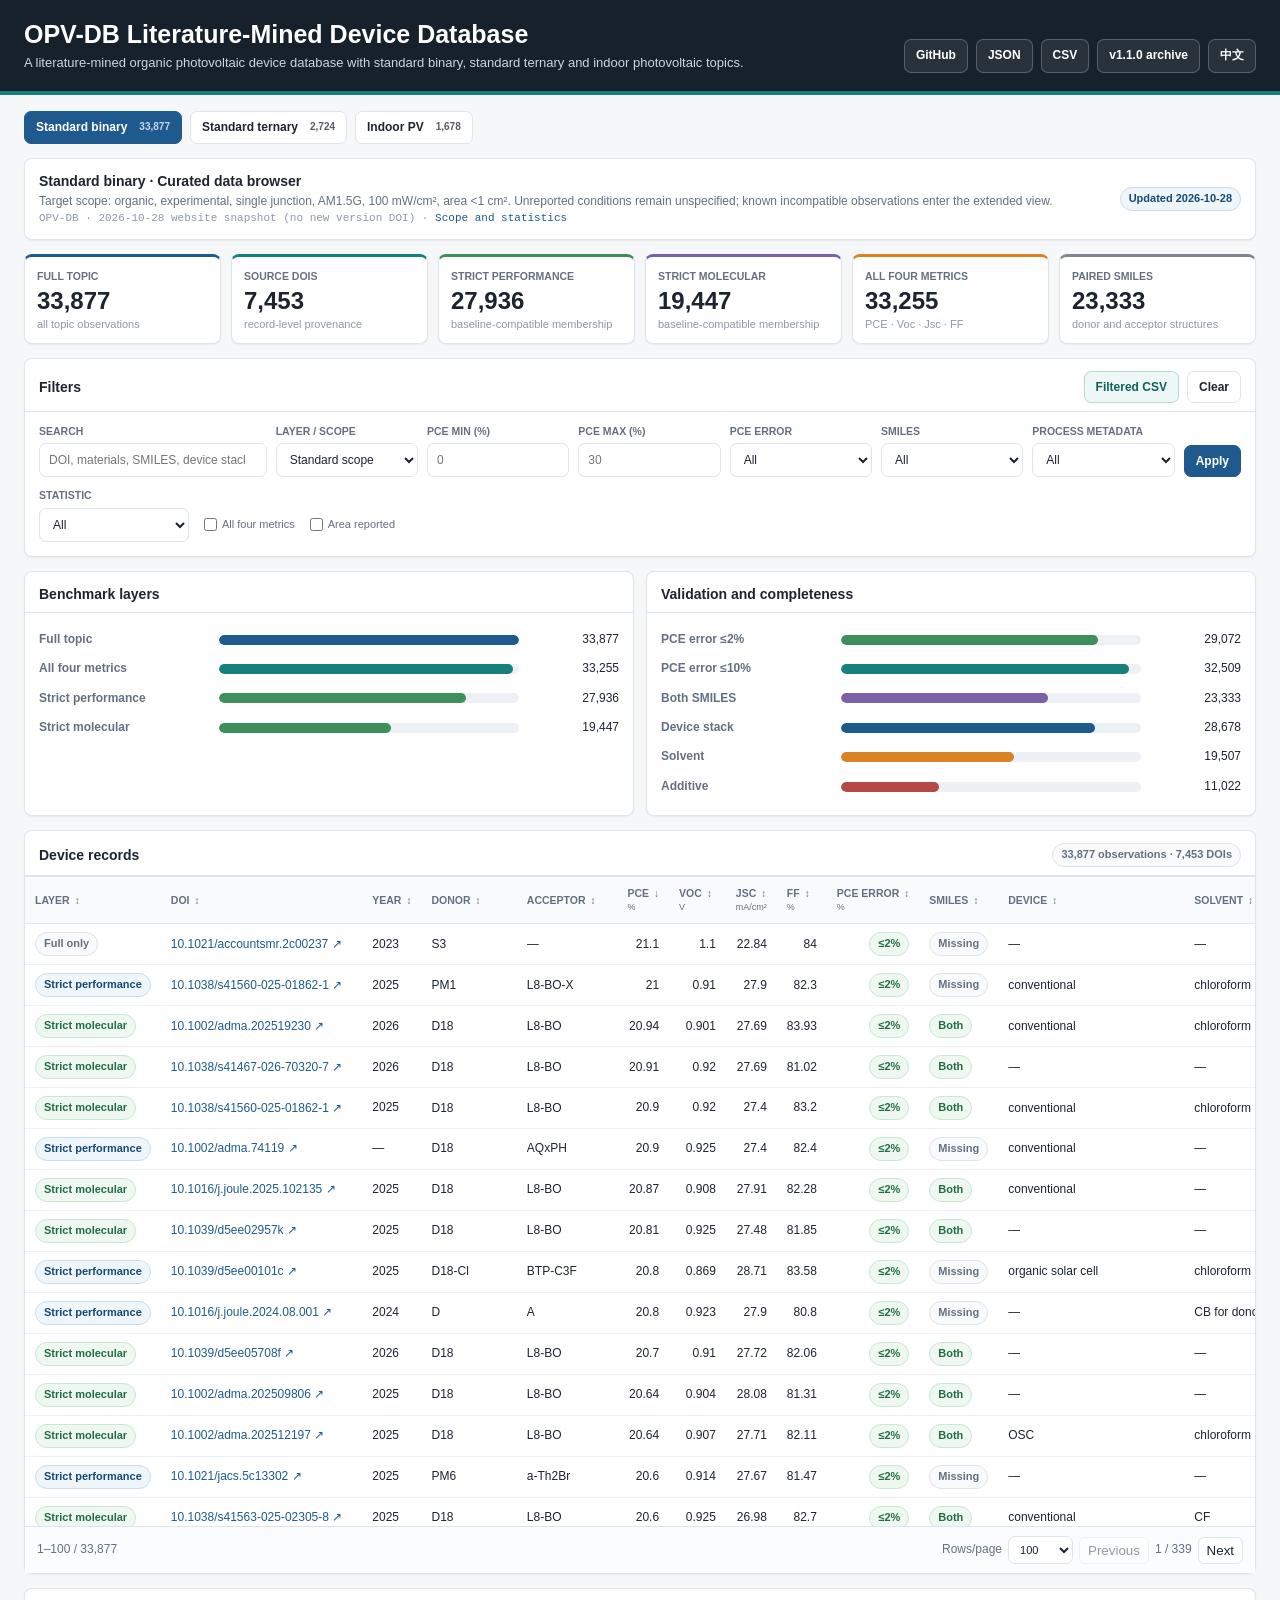
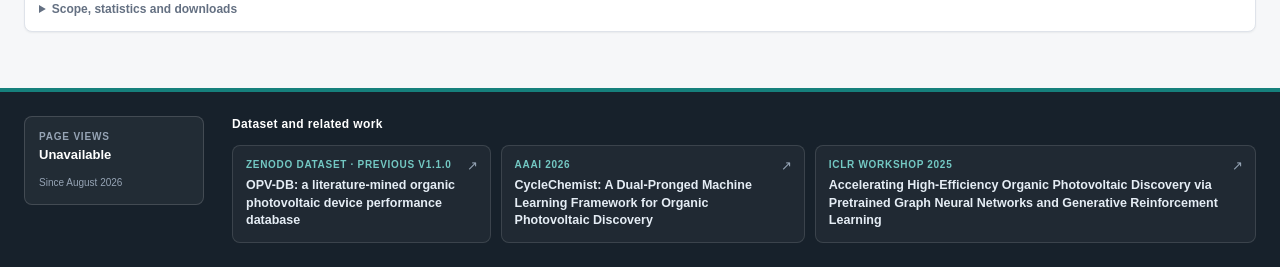
==== commit 737aa47b: "Remove per-record scope labels from browser tables and details" ====
--- a/docs/index.html
+++ b/docs/index.html
@@ -6,8 +6,8 @@
   <meta name="description" content="OPV-DB 标准二元有机光伏数据：文献来源、器件性能、材料与工艺，2026-10-28 整理快照。">
   <title>标准二元 · Standard binary | OPV-DB</title>
   <link rel="icon" href="assets/icon.svg" type="image/svg+xml">
-  <link rel="stylesheet" href="assets/app.css?v=20261028-classic">
-  <script src="assets/app.js?v=20261028-classic" type="module"></script>
+  <link rel="stylesheet" href="assets/app.css?v=20261028-scope-display">
+  <script src="assets/app.js?v=20261028-scope-display" type="module"></script>
 </head>
 <body data-topic="binary">
   <a class="skip" href="#records">跳转至数据 / Skip to data</a>
--- a/docs/assets/app.css
+++ b/docs/assets/app.css
@@ -24,9 +24,6 @@
 .statistic-badge{display:inline-block;max-width:130px;overflow:hidden;text-overflow:ellipsis;vertical-align:middle}
 .light-cell small{display:block;font-size:10px;color:var(--muted)}
 .row-details{border:1px solid var(--border);background:white;color:var(--blue);border-radius:5px;padding:3px 7px;font-size:11px;cursor:pointer}
-.badge{display:inline-flex;border:1px solid #cae8d1;background:#eef8f0;color:#216d45;border-radius:999px;padding:3px 8px;font-size:10px;font-weight:650;white-space:nowrap}
-.badge.unknown{color:#8a4e10;background:#fff6e9;border-color:#f0d2a8}
-.badge.outside{color:#5e4b88;background:#f4f0fb;border-color:#ded4ef}
 tbody tr[data-record]{cursor:pointer}
 #page-size{width:65px;min-height:28px;padding:4px 7px;font-size:11px}
 .empty{text-align:center;padding:28px;color:var(--muted)}
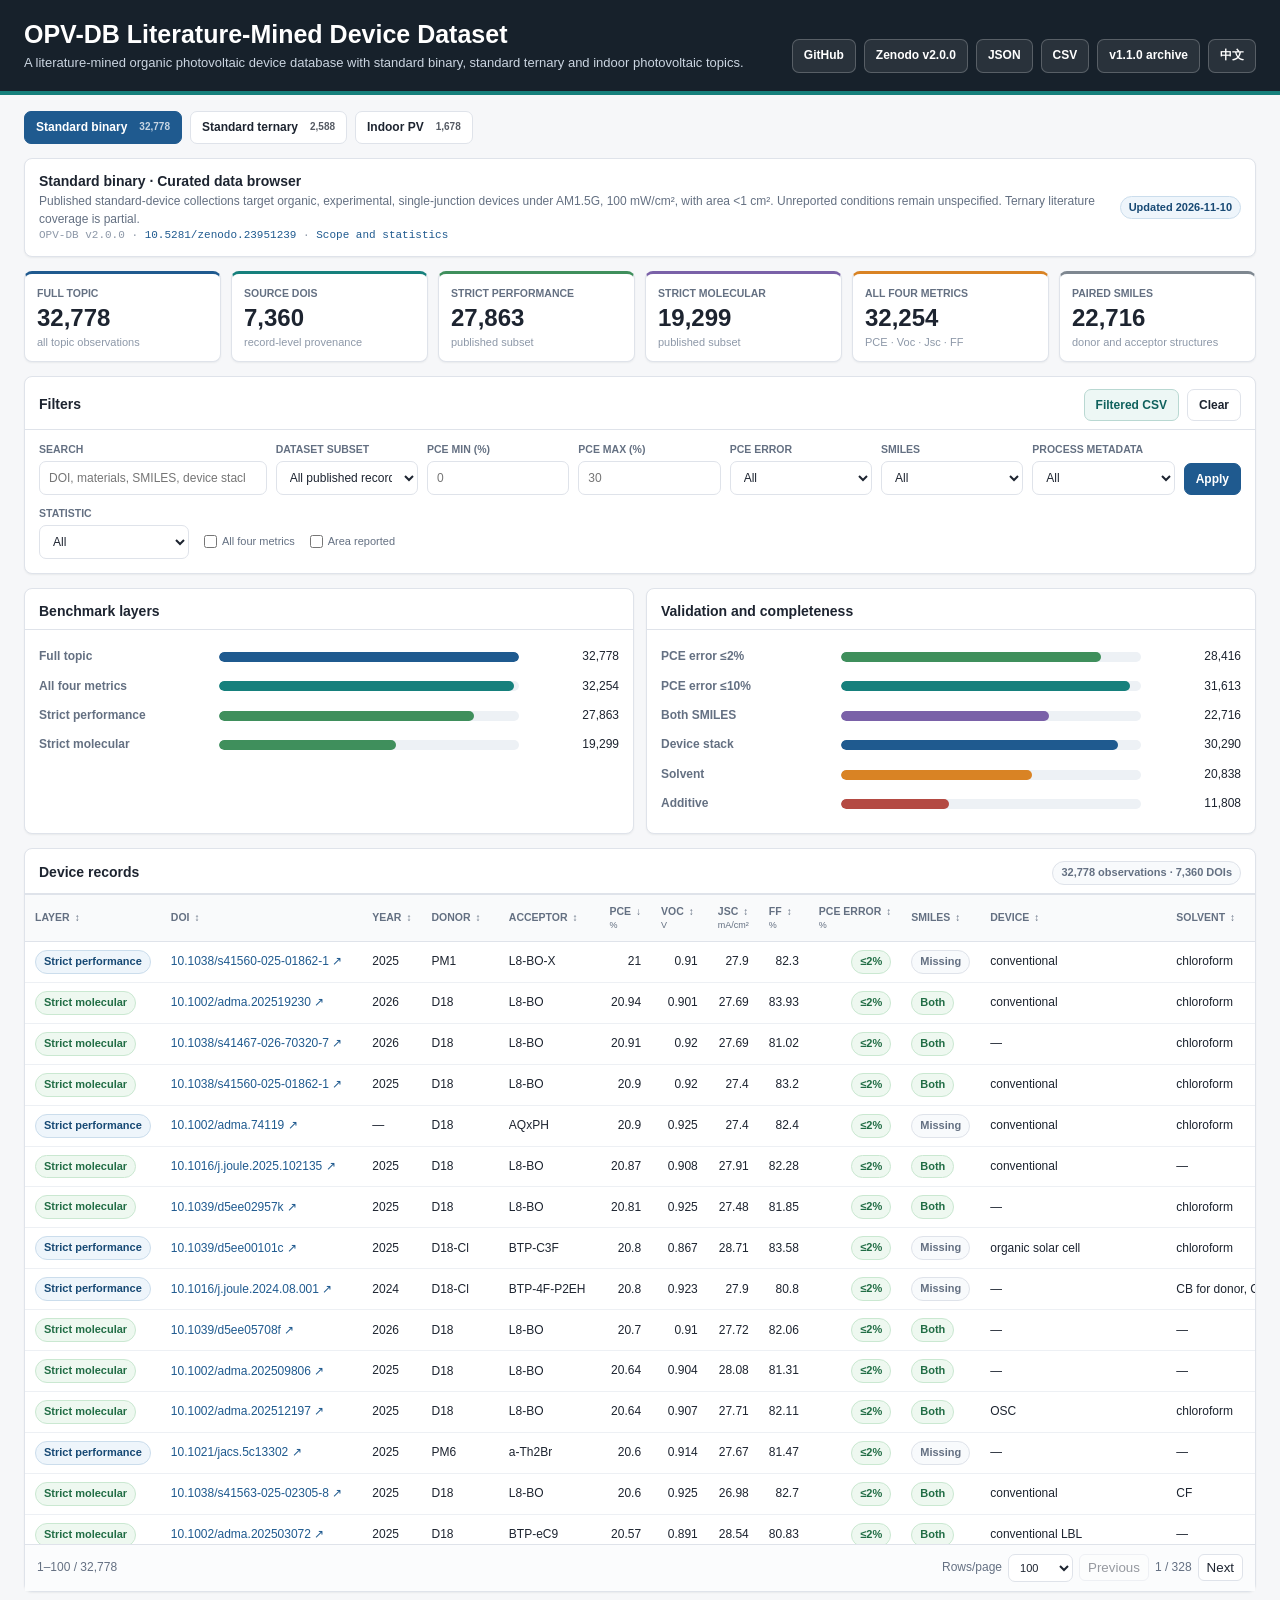
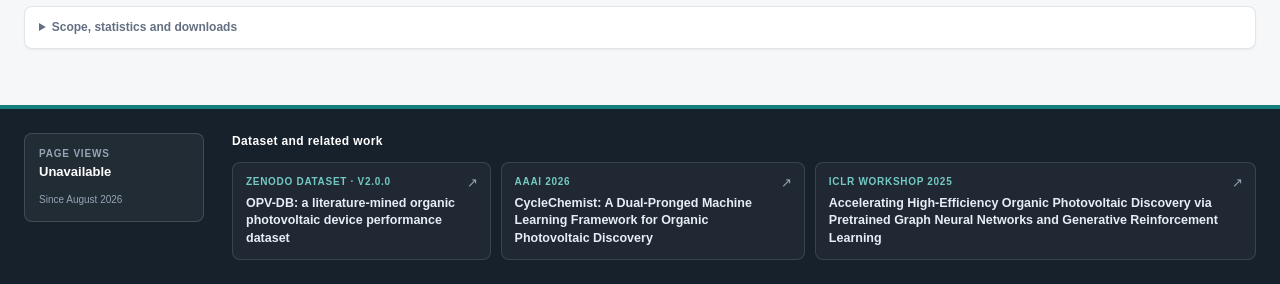
==== commit a4ae923a: "Serve the published OPV-DB v2.0.0 tables in the classic three-topic browser" ====
--- a/docs/index.html
+++ b/docs/index.html
@@ -3,11 +3,11 @@
 <head>
   <meta charset="utf-8">
   <meta name="viewport" content="width=device-width, initial-scale=1">
-  <meta name="description" content="OPV-DB 标准二元有机光伏数据：文献来源、器件性能、材料与工艺，2026-10-28 整理快照。">
+  <meta name="description" content="OPV-DB 标准二元有机光伏数据：文献来源、器件性能、材料与工艺，v2.0.0 发布数据。">
   <title>标准二元 · Standard binary | OPV-DB</title>
   <link rel="icon" href="assets/icon.svg" type="image/svg+xml">
-  <link rel="stylesheet" href="assets/app.css?v=20261028-scope-display">
-  <script src="assets/app.js?v=20261028-scope-display" type="module"></script>
+  <link rel="stylesheet" href="assets/app.css?v=20261110-v2">
+  <script src="assets/app.js?v=20261110-v2" type="module"></script>
 </head>
 <body data-topic="binary">
   <a class="skip" href="#records">跳转至数据 / Skip to data</a>
